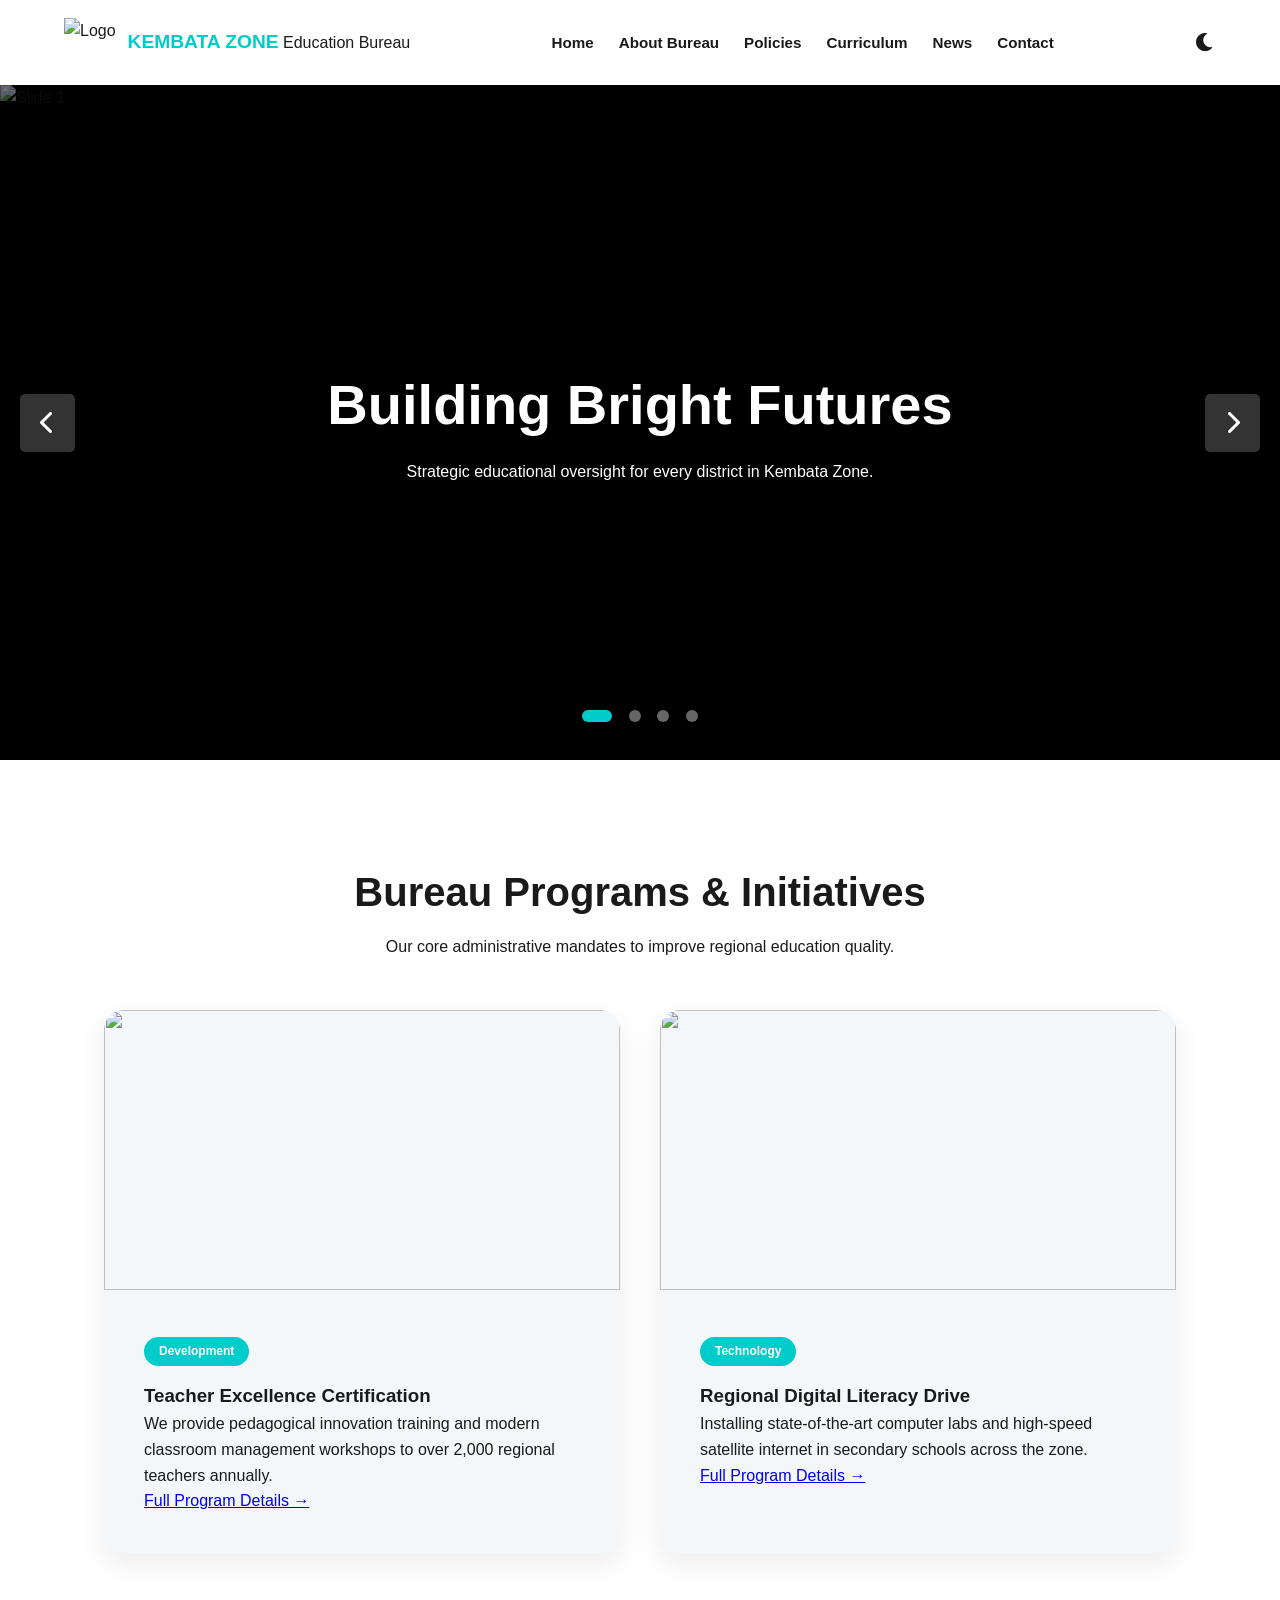
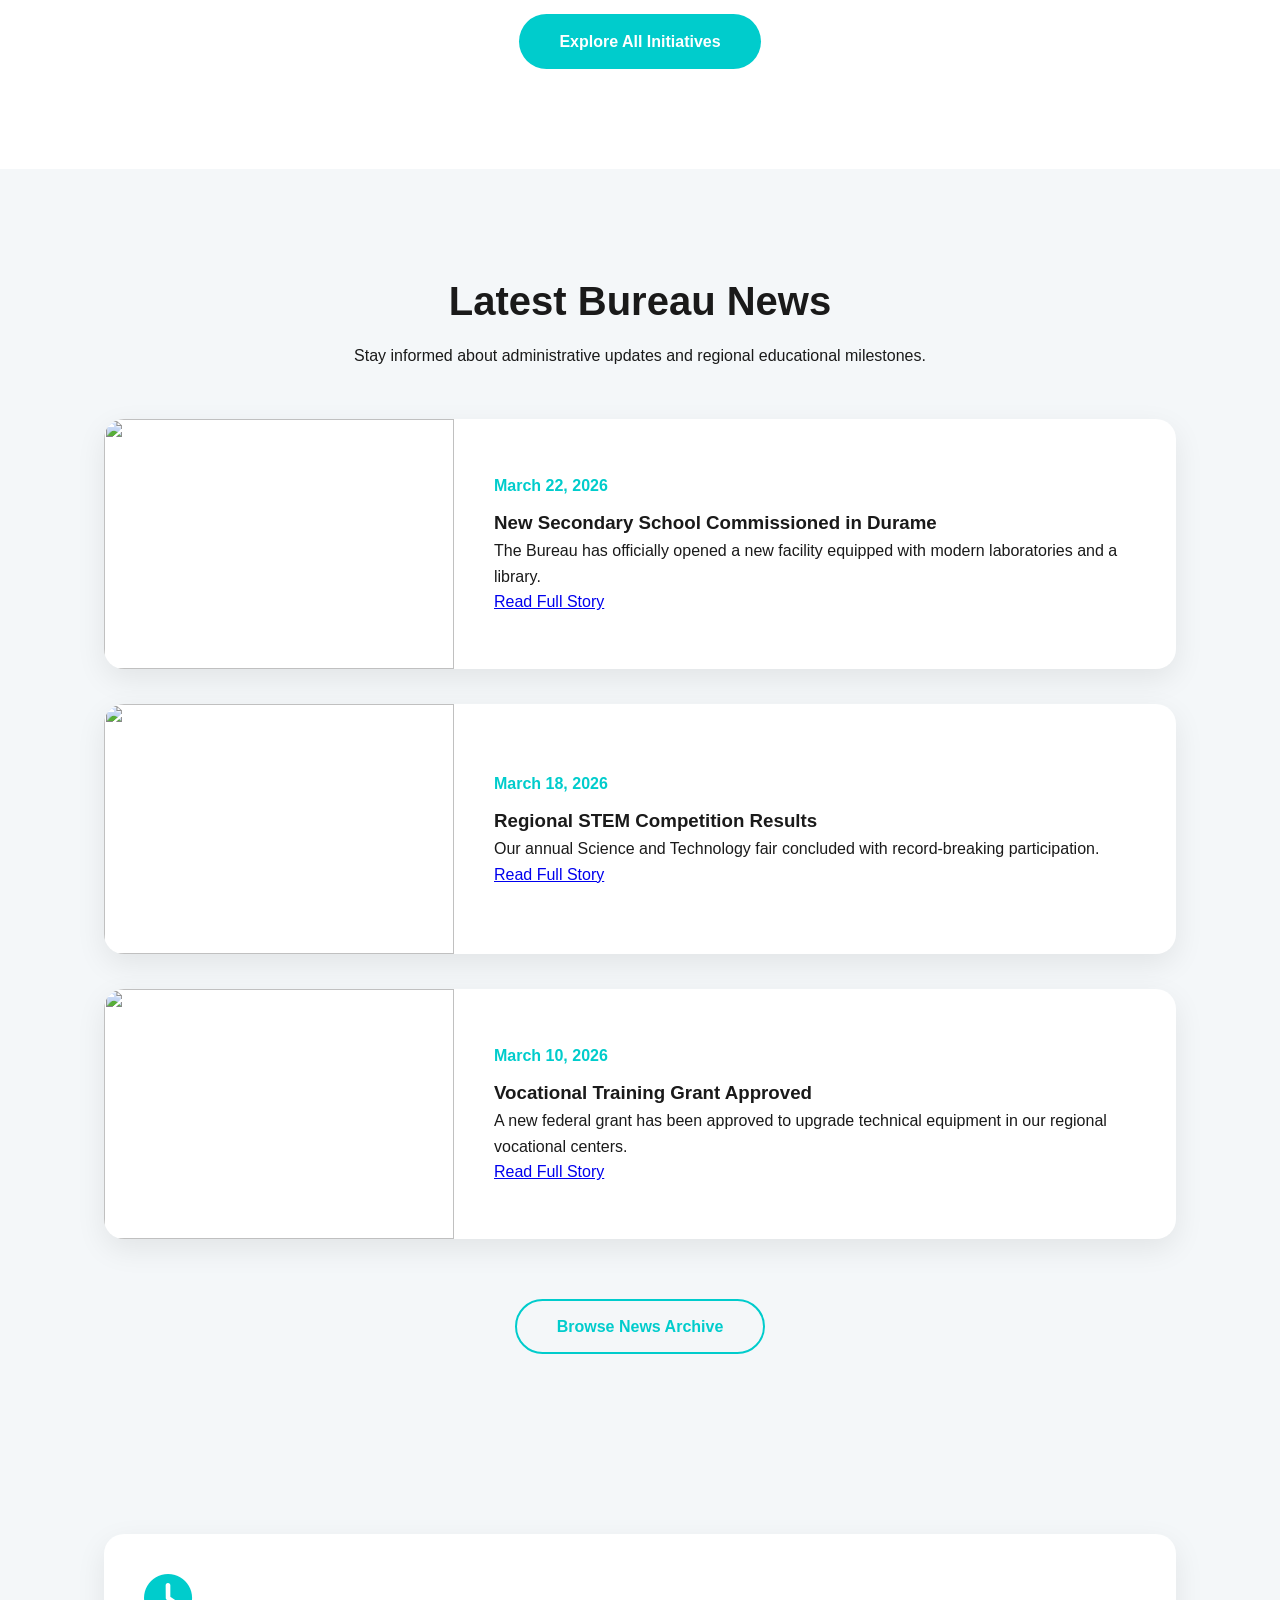
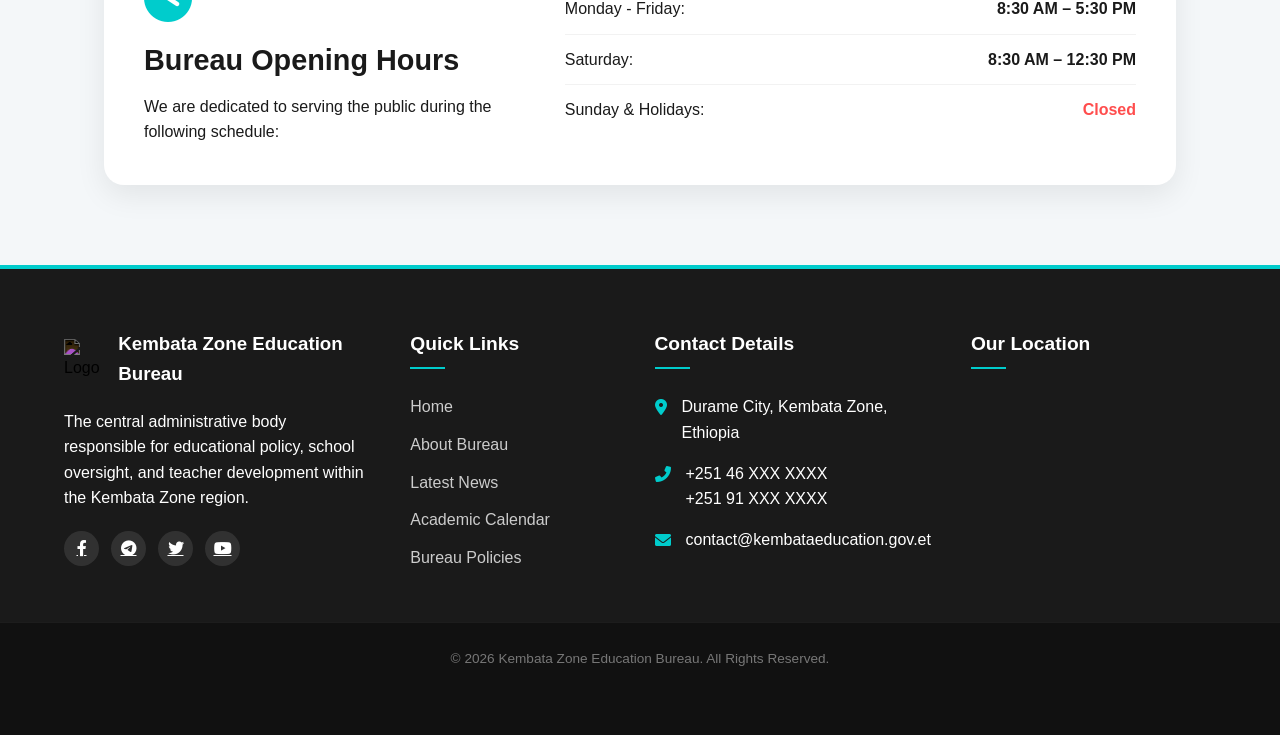
==== index.html @ c80085f4 "Add files via upload" ====
<!DOCTYPE html>
<html lang="en">
<head>
    <meta charset="UTF-8">
    <meta name="viewport" content="width=device-width, initial-scale=1.0">
    <title>Kembata Zone Education Bureau</title>
    <link rel="stylesheet" href="https://cdnjs.cloudflare.com/ajax/libs/font-awesome/6.0.0/css/all.min.css">
    <link rel="stylesheet" href="style.css">
</head>
<body>

<nav class="navbar">
    <div class="nav-container">
        <div class="nav-logo">
            <img src="https://cdn-icons-png.flaticon.com/512/3429/3429433.png" alt="Logo">
            <div class="logo-text">
                <span class="dept-name">Kembata Zone</span>
                <span class="dept-subtext">Education Bureau</span>
            </div>
        </div>

        <ul class="nav-links" id="nav-links">
            <li><a href="#" class="active">Home</a></li>
            <li><a href="about.html">About Bureau</a></li>
            <li class="dropdown" id="policy-dropdown">
                <a href="policies.html" class="dropbtn">Policies <i></i></a>
                
            </li>
            <li><a href="curriculum.html">Curriculum</a></li>
            <li><a href="news.html">News</a></li>
            <li><a href="contact.html">Contact</a></li>
        </ul>

        <div class="nav-actions">
            <button id="dark-mode-toggle"><i class="fas fa-moon"></i></button>
            <div class="menu-toggle" id="mobile-menu">
                <span class="bar"></span>
                <span class="bar"></span>
                <span class="bar"></span>
            </div>
        </div>
    </div>
</nav>

<section class="hero-slider" id="home">
    <div class="slider-container">
        <div class="slide active">
            <img src="https://images.unsplash.com/photo-1523050854058-8df90110c9f1?auto=format&fit=crop&q=80&w=1470" alt="Slide 1">
            <div class="slide-content">
                <h1>Building Bright Futures</h1>
                <p>Strategic educational oversight for every district in Kembata Zone.</p>
            </div>
        </div>
        <div class="slide">
            <img src="https://images.unsplash.com/photo-1497633762265-9d179a990aa6?auto=format&fit=crop&q=80&w=1473" alt="Slide 2">
            <div class="slide-content">
                <h1>Empowering Educators</h1>
                <p>Providing the tools and training for 21st-century teaching excellence.</p>
            </div>
        </div>
        <div class="slide">
            <img src="https://images.unsplash.com/photo-1509062522246-3755977927d7?auto=format&fit=crop&q=80&w=1532" alt="Slide 3">
            <div class="slide-content">
                <h1>Modern Infrastructure</h1>
                <p>Investing in regional facilities to create better learning environments.</p>
            </div>
        </div>
        <div class="slide">
            <img src="https://images.unsplash.com/photo-1524178232363-1fb28f74b671?auto=format&fit=crop&q=80&w=1470" alt="Slide 4">
            <div class="slide-content">
                <h1>Digital Transformation</h1>
                <p>Leading the way in digital literacy and technology integration.</p>
            </div>
        </div>
    </div>

    <button class="slider-btn prev" id="prevSlide"><i class="fas fa-chevron-left"></i></button>
    <button class="slider-btn next" id="nextSlide"><i class="fas fa-chevron-right"></i></button>

    <div class="slider-dots">
        <span class="dot active"></span>
        <span class="dot"></span>
        <span class="dot"></span>
        <span class="dot"></span>
    </div>
</section>

<section class="programs-section">
    <div class="container">
        <div class="section-header">
            <h2>Bureau Programs & Initiatives</h2>
            <p>Our core administrative mandates to improve regional education quality.</p>
        </div>

        <div class="programs-large-grid">
            <div class="program-card-large">
                <div class="program-image">
                    <img src="https://images.unsplash.com/photo-1544531586-fde5298cdd40?auto=format&fit=crop&q=80&w=800">
                </div>
                <div class="program-info">
                    <span class="badge">Development</span>
                    <h3>Teacher Excellence Certification</h3>
                    <p>We provide pedagogical innovation training and modern classroom management workshops to over 2,000 regional teachers annually.</p>
                    <a href="#" class="text-link">Full Program Details →</a>
                </div>
            </div>

            <div class="program-card-large">
                <div class="program-image">
                    <img src="https://images.unsplash.com/photo-1531297484001-80022131f5a1?auto=format&fit=crop&q=80&w=800">
                </div>
                <div class="program-info">
                    <span class="badge">Technology</span>
                    <h3>Regional Digital Literacy Drive</h3>
                    <p>Installing state-of-the-art computer labs and high-speed satellite internet in secondary schools across the zone.</p>
                    <a href="#" class="text-link">Full Program Details →</a>
                </div>
            </div>
        </div>

        <div class="action-bar">
            <a href="#" class="btn-main">Explore All Initiatives</a>
        </div>
    </div>
</section>

<section class="news-section" id="news">
    <div class="container">
        <div class="section-header">
            <h2>Latest Bureau News</h2>
            <p>Stay informed about administrative updates and regional educational milestones.</p>
        </div>

        <div class="news-stack">
            <article class="news-row">
                <div class="nr-img"><img src="https://images.unsplash.com/photo-1516321318423-f06f85e504b3?auto=format&fit=crop&q=80&w=600"></div>
                <div class="nr-text">
                    <span class="nr-date">March 22, 2026</span>
                    <h3>New Secondary School Commissioned in Durame</h3>
                    <p>The Bureau has officially opened a new facility equipped with modern laboratories and a library.</p>
                    <a href="#" class="nr-link">Read Full Story</a>
                </div>
            </article>

            <article class="news-row">
                <div class="nr-img"><img src="https://images.unsplash.com/photo-1529156069898-49953e39b3ac?auto=format&fit=crop&q=80&w=600"></div>
                <div class="nr-text">
                    <span class="nr-date">March 18, 2026</span>
                    <h3>Regional STEM Competition Results</h3>
                    <p>Our annual Science and Technology fair concluded with record-breaking participation.</p>
                    <a href="#" class="nr-link">Read Full Story</a>
                </div>
            </article>

            <article class="news-row">
                <div class="nr-img"><img src="https://images.unsplash.com/photo-1488521787991-ed7bbaae773c?auto=format&fit=crop&q=80&w=600"></div>
                <div class="nr-text">
                    <span class="nr-date">March 10, 2026</span>
                    <h3>Vocational Training Grant Approved</h3>
                    <p>A new federal grant has been approved to upgrade technical equipment in our regional vocational centers.</p>
                    <a href="#" class="nr-link">Read Full Story</a>
                </div>
            </article>
        </div>

        <div class="action-bar">
            <a href="#" class="btn-outline">Browse News Archive</a>
        </div>
    </div>
</section>

<section class="opening-hours">
    <div class="container">
        <div class="hours-card">
            <div class="hours-info">
                <i class="fas fa-clock"></i>
                <h3>Bureau Opening Hours</h3>
                <p>We are dedicated to serving the public during the following schedule:</p>
            </div>
            <div class="hours-list">
                <div class="day-row"><span>Monday - Friday:</span> <strong>8:30 AM – 5:30 PM</strong></div>
                <div class="day-row"><span>Saturday:</span> <strong>8:30 AM – 12:30 PM</strong></div>
                <div class="day-row"><span>Sunday & Holidays:</span> <strong class="closed">Closed</strong></div>
            </div>
        </div>
    </div>
</section>

<footer class="site-footer" id="contact">
    <div class="footer-top">
        <div class="footer-container">
            <div class="footer-column bureau-info">
                <div class="f-logo">
                    <img src="https://cdn-icons-png.flaticon.com/512/3429/3429433.png" alt="Logo">
                    <h3>Kembata Zone Education Bureau</h3>
                </div>
                <p>The central administrative body responsible for educational policy, school oversight, and teacher development within the Kembata Zone region.</p>
                <div class="social-links">
                    <a href="#" aria-label="Facebook"><i class="fab fa-facebook-f"></i></a>
                    <a href="#" aria-label="Telegram"><i class="fab fa-telegram-plane"></i></a>
                    <a href="#" aria-label="Twitter"><i class="fab fa-twitter"></i></a>
                    <a href="#" aria-label="YouTube"><i class="fab fa-youtube"></i></a>
                </div>
            </div>

            <div class="footer-column">
                <h4 class="footer-title">Quick Links</h4>
                <ul class="f-links">
                    <li><a href="#home">Home</a></li>
                    <li><a href="#about">About Bureau</a></li>
                    <li><a href="#news">Latest News</a></li>
                    <li><a href="#">Academic Calendar</a></li>
                    <li><a href="#">Bureau Policies</a></li>
                </ul>
            </div>

            <div class="footer-column">
                <h4 class="footer-title">Contact Details</h4>
                <div class="contact-box">
                    <div class="c-item">
                        <i class="fas fa-map-marker-alt"></i>
                        <span>Durame City, Kembata Zone, Ethiopia</span>
                    </div>
                    <div class="c-item">
                        <i class="fas fa-phone-alt"></i>
                        <span>+251 46 XXX XXXX<br>+251 91 XXX XXXX</span>
                    </div>
                    <div class="c-item">
                        <i class="fas fa-envelope"></i>
                        <span>contact@kembataeducation.gov.et</span>
                    </div>
                </div>
            </div>

            <div class="footer-column">
                <h4 class="footer-title">Our Location</h4>
                <div class="map-wrapper">
                    <iframe src="https://www.google.com/maps/embed?pb=!1m18!1m12!1m3!1d31688.0000000000!2d37.8864!3d7.2361!2m3!1f0!2f0!3f0!3m2!1i1024!2i768!4f13.1!3m3!1m2!1s0x170e5b0000000001%3A0x0000000000000000!2sDurame!5e0!3m2!1sen!2set!4v1700000000000" width="100%" height="150" style="border:0; border-radius:8px;" allowfullscreen="" loading="lazy"></iframe>
                </div>
            </div>
        </div>
    </div>
    
    <div class="footer-bottom">
        <div class="footer-container centered-text">
            <p>© 2026 Kembata Zone Education Bureau. All Rights Reserved.</p>
        </div>
    </div>
</footer>

<script src="script.js"></script>
</body>
</html>
---- style.css ----
:root {
    --primary: #00CCCC;
    --dark: #1a1a1a;
    --light: #ffffff;
    --bg-alt: #f4f7f9;
    --text-soft: #555;
    --shadow: 0 10px 30px rgba(0,0,0,0.08);
}

[data-theme="dark"] {
    --dark: #f4f4f4;
    --light: #1e1e1e;
    --bg-alt: #121212;
    --text-soft: #bbb;
}

* { margin: 0; padding: 0; box-sizing: border-box; font-family: 'Segoe UI', sans-serif; scroll-behavior: smooth; }
body { background: var(--bg-alt); color: var(--dark); transition: 0.3s; line-height: 1.6; }

/* --- Navbar --- */
.navbar { background: var(--light); height: 85px; display: flex; align-items: center; position: sticky; top: 0; z-index: 1000; box-shadow: var(--shadow); }
.nav-container { width: 90%; max-width: 1300px; margin: 0 auto; display: flex; justify-content: space-between; align-items: center; }
.nav-logo { display: flex; align-items: center; gap: 12px; }
.nav-logo img { height: 50px; }
.dept-name { font-weight: 800; color: var(--primary); font-size: 1.2rem; text-transform: uppercase; }
.nav-links { display: flex; list-style: none; gap: 25px; }
.nav-links a { text-decoration: none; color: var(--dark); font-weight: 600; font-size: 0.95rem; }

/* Dropdown */
.dropdown { position: relative; }
.dropdown-content { display: none; position: absolute; top: 100%; background: var(--light); min-width: 180px; box-shadow: var(--shadow); border-top: 3px solid var(--primary); list-style: none; }
.dropdown-content a { padding: 12px 20px; display: block; border-bottom: 1px solid rgba(0,0,0,0.05); }
@media (min-width: 1025px) { .dropdown:hover .dropdown-content { display: block; } }

.nav-actions { display: flex; align-items: center; gap: 20px; }
#dark-mode-toggle { background: none; border: none; cursor: pointer; color: var(--dark); font-size: 1.3rem; }

/* --- Hero Slider --- */
.hero-slider { height: 75vh; position: relative; overflow: hidden; background: #000; }
.slide { position: absolute; width: 100%; height: 100%; opacity: 0; transition: 1s ease; }
.slide.active { opacity: 1; }
.slide img { width: 100%; height: 100%; object-fit: cover; filter: brightness(45%); }
.slide-content { position: absolute; top: 50%; left: 50%; transform: translate(-50%, -50%); color: #fff; text-align: center; width: 80%; }
.slide-content h1 { font-size: clamp(2rem, 5vw, 3.5rem); margin-bottom: 10px; }
.slider-btn { position: absolute; top: 50%; transform: translateY(-50%); background: rgba(255,255,255,0.2); border: none; color: #fff; padding: 15px 20px; cursor: pointer; z-index: 100; border-radius: 5px; font-size: 1.5rem; }
.slider-btn:hover { background: var(--primary); }
.prev { left: 20px; } .next { right: 20px; }
.slider-dots { position: absolute; bottom: 30px; width: 100%; text-align: center; }
.dot { height: 12px; width: 12px; background: rgba(255,255,255,0.4); border-radius: 50%; display: inline-block; margin: 0 6px; cursor: pointer; }
.dot.active { background: var(--primary); width: 30px; border-radius: 10px; }

/* --- Content Sections --- */
.container { max-width: 1200px; margin: 0 auto; padding: 0 5%; }
.section-header { text-align: center; margin-bottom: 50px; }
.section-header h2 { font-size: 2.5rem; margin-bottom: 10px; }

.programs-section { padding: 100px 0; background: var(--light); }
.programs-large-grid { display: grid; grid-template-columns: 1fr 1fr; gap: 40px; }
.program-card-large { background: var(--bg-alt); border-radius: 20px; overflow: hidden; box-shadow: var(--shadow); }
.program-image img { width: 100%; height: 280px; object-fit: cover; }
.program-info { padding: 40px; }
.badge { background: var(--primary); color: #fff; padding: 5px 15px; border-radius: 20px; font-size: 0.75rem; font-weight: bold; margin-bottom: 15px; display: inline-block; }

.news-section { padding: 100px 0; }
.news-stack { display: flex; flex-direction: column; gap: 35px; }
.news-row { display: grid; grid-template-columns: 350px 1fr; background: var(--light); border-radius: 20px; overflow: hidden; box-shadow: var(--shadow); }
.nr-img img { width: 100%; height: 100%; object-fit: cover; min-height: 250px; }
.nr-text { padding: 40px; display: flex; flex-direction: column; justify-content: center; }
.nr-date { color: var(--primary); font-weight: bold; margin-bottom: 10px; }

.action-bar { text-align: center; margin-top: 60px; }
.btn-main { background: var(--primary); color: #fff; padding: 15px 40px; border-radius: 50px; text-decoration: none; font-weight: bold; display: inline-block; }
.btn-outline { border: 2px solid var(--primary); color: var(--primary); padding: 13px 40px; border-radius: 50px; text-decoration: none; font-weight: bold; display: inline-block; }

/* --- Opening Hours Section --- */
.opening-hours { padding: 80px 0; background: var(--bg-alt); }
.hours-card { 
    background: var(--light); 
    padding: 40px; 
    border-radius: 20px; 
    box-shadow: var(--shadow); 
    display: grid; 
    grid-template-columns: 1fr 1.5fr; 
    align-items: center; 
    gap: 40px;
}
.hours-info i { font-size: 3rem; color: var(--primary); margin-bottom: 15px; }
.hours-info h3 { font-size: 1.8rem; margin-bottom: 10px; }
.hours-list .day-row { 
    display: flex; 
    justify-content: space-between; 
    padding: 12px 0; 
    border-bottom: 1px solid rgba(0,0,0,0.05); 
}
.hours-list .day-row:last-child { border: none; }
.closed { color: #ff4d4d; }

/* --- Footer --- */
.site-footer { background: #1a1a1a; color: #fff; padding-top: 60px; border-top: 4px solid var(--primary); }
.footer-container { width: 90%; max-width: 1300px; margin: 0 auto; display: grid; grid-template-columns: 1.5fr 1fr 1fr 1.2fr; gap: 40px; padding-bottom: 40px; }
.f-logo { display: flex; align-items: center; gap: 10px; margin-bottom: 20px; }
.f-logo img { height: 40px; filter: invert(1); }
.social-links { display: flex; gap: 12px; margin-top: 20px; }
.social-links a { width: 35px; height: 35px; background: rgba(255,255,255,0.1); border-radius: 50%; display: flex; align-items: center; justify-content: center; color: #fff; transition: 0.3s; }
.social-links a:hover { background: var(--primary); transform: translateY(-3px); }
.footer-title { font-size: 1.2rem; margin-bottom: 25px; position: relative; padding-bottom: 10px; }
.footer-title::after { content: ''; position: absolute; left: 0; bottom: 0; width: 35px; height: 2px; background: var(--primary); }
.f-links { list-style: none; }
.f-links li { margin-bottom: 12px; }
.f-links a { color: #ccc; text-decoration: none; }
.c-item { display: flex; gap: 15px; margin-bottom: 15px; }
.c-item i { color: var(--primary); margin-top: 5px; }

/* Centered Copyright Bar */
.footer-bottom { background: #111; padding: 25px 0; border-top: 1px solid rgba(255,255,255,0.05); }
.centered-text { text-align: center; display: block; }
.footer-bottom p { font-size: 0.85rem; color: #777; margin: 0; }

/* --- Mobile Fixes --- */
.menu-toggle { display: none; flex-direction: column; gap: 5px; cursor: pointer; }
.bar { width: 28px; height: 3px; background: var(--dark); border-radius: 5px; }

@media (max-width: 1024px) {
    .menu-toggle { display: flex; }
    .nav-links { position: fixed; top: 85px; left: -100%; width: 80%; height: 100vh; background: var(--light); flex-direction: column; padding: 40px 10%; transition: 0.4s; }
    .nav-links.active { left: 0; }
    .dropdown-content { position: static; display: none; box-shadow: none; padding-left: 20px; }
    .dropdown.open .dropdown-content { display: block; }
    .programs-large-grid, .news-row, .footer-container, .hours-card { grid-template-columns: 1fr; }
    .slider-btn { display: none; }
    .hours-card { text-align: center; }
}





/* about us page code  */
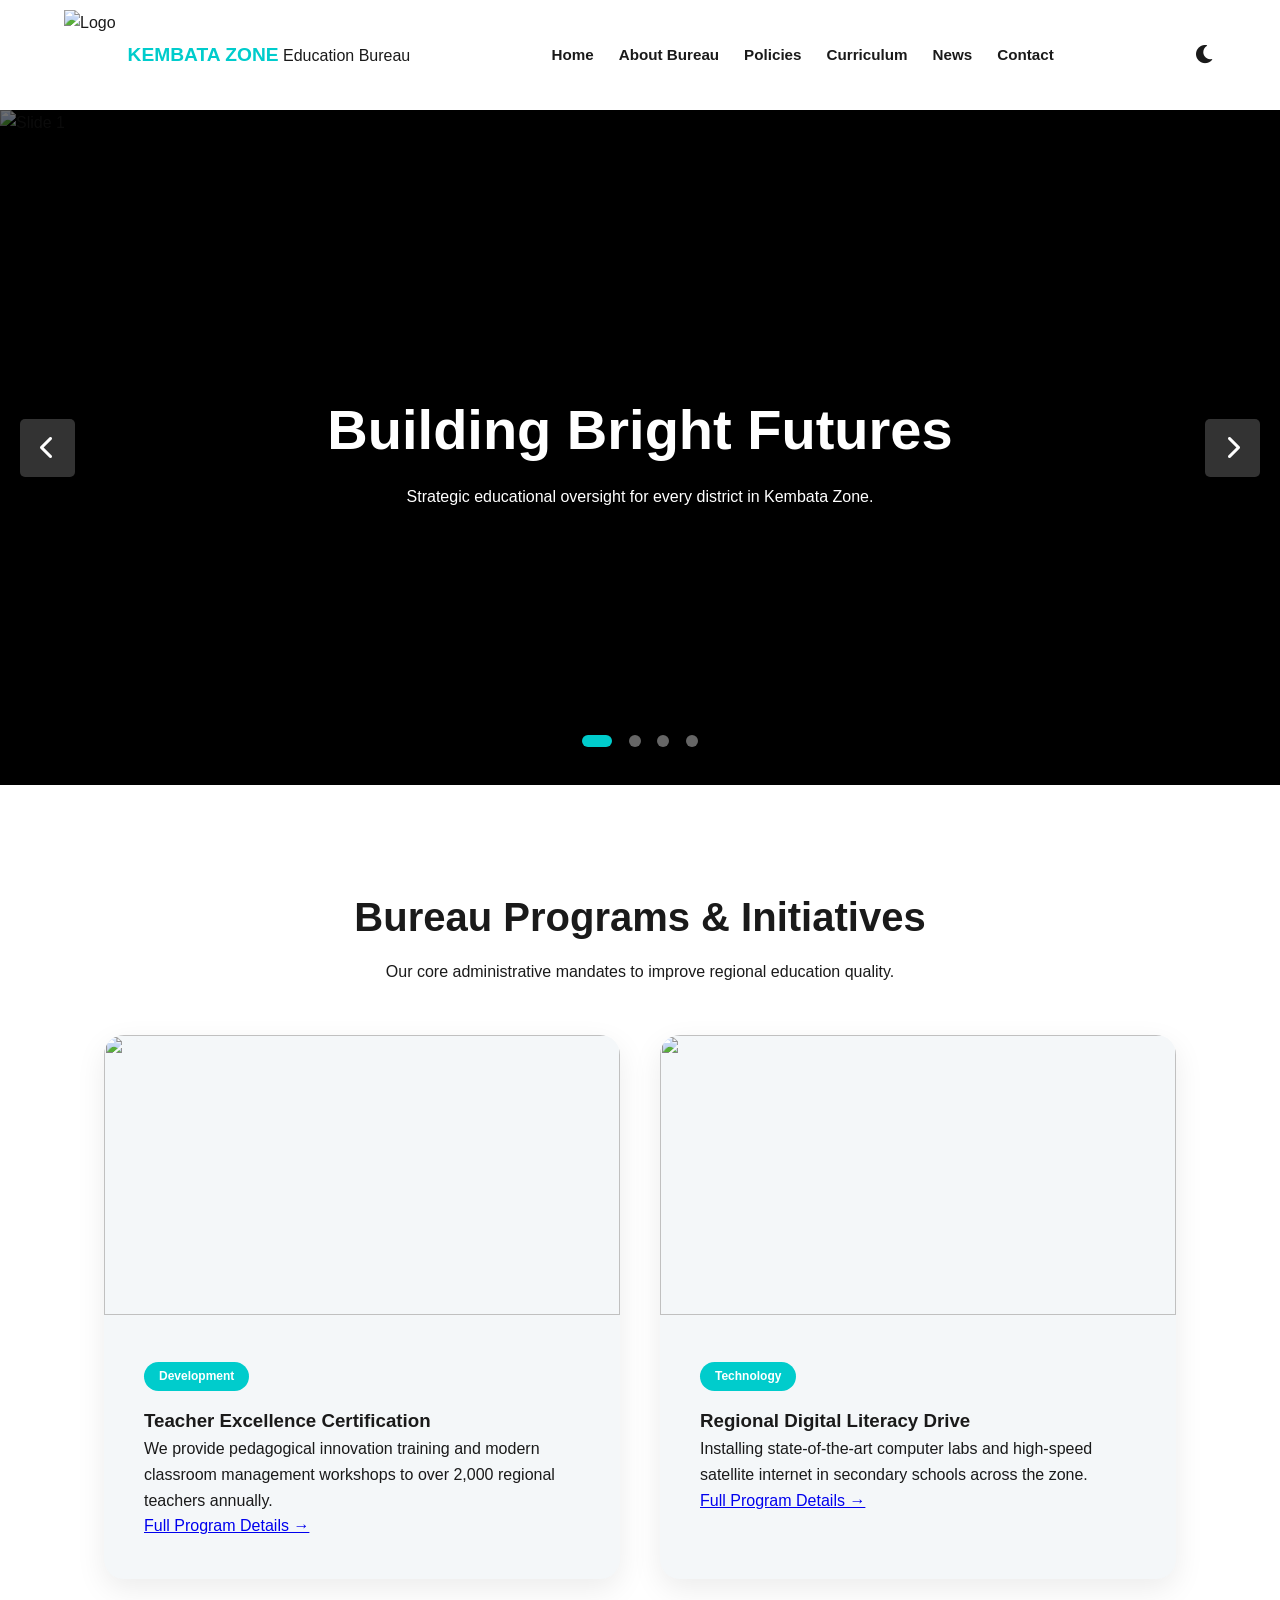
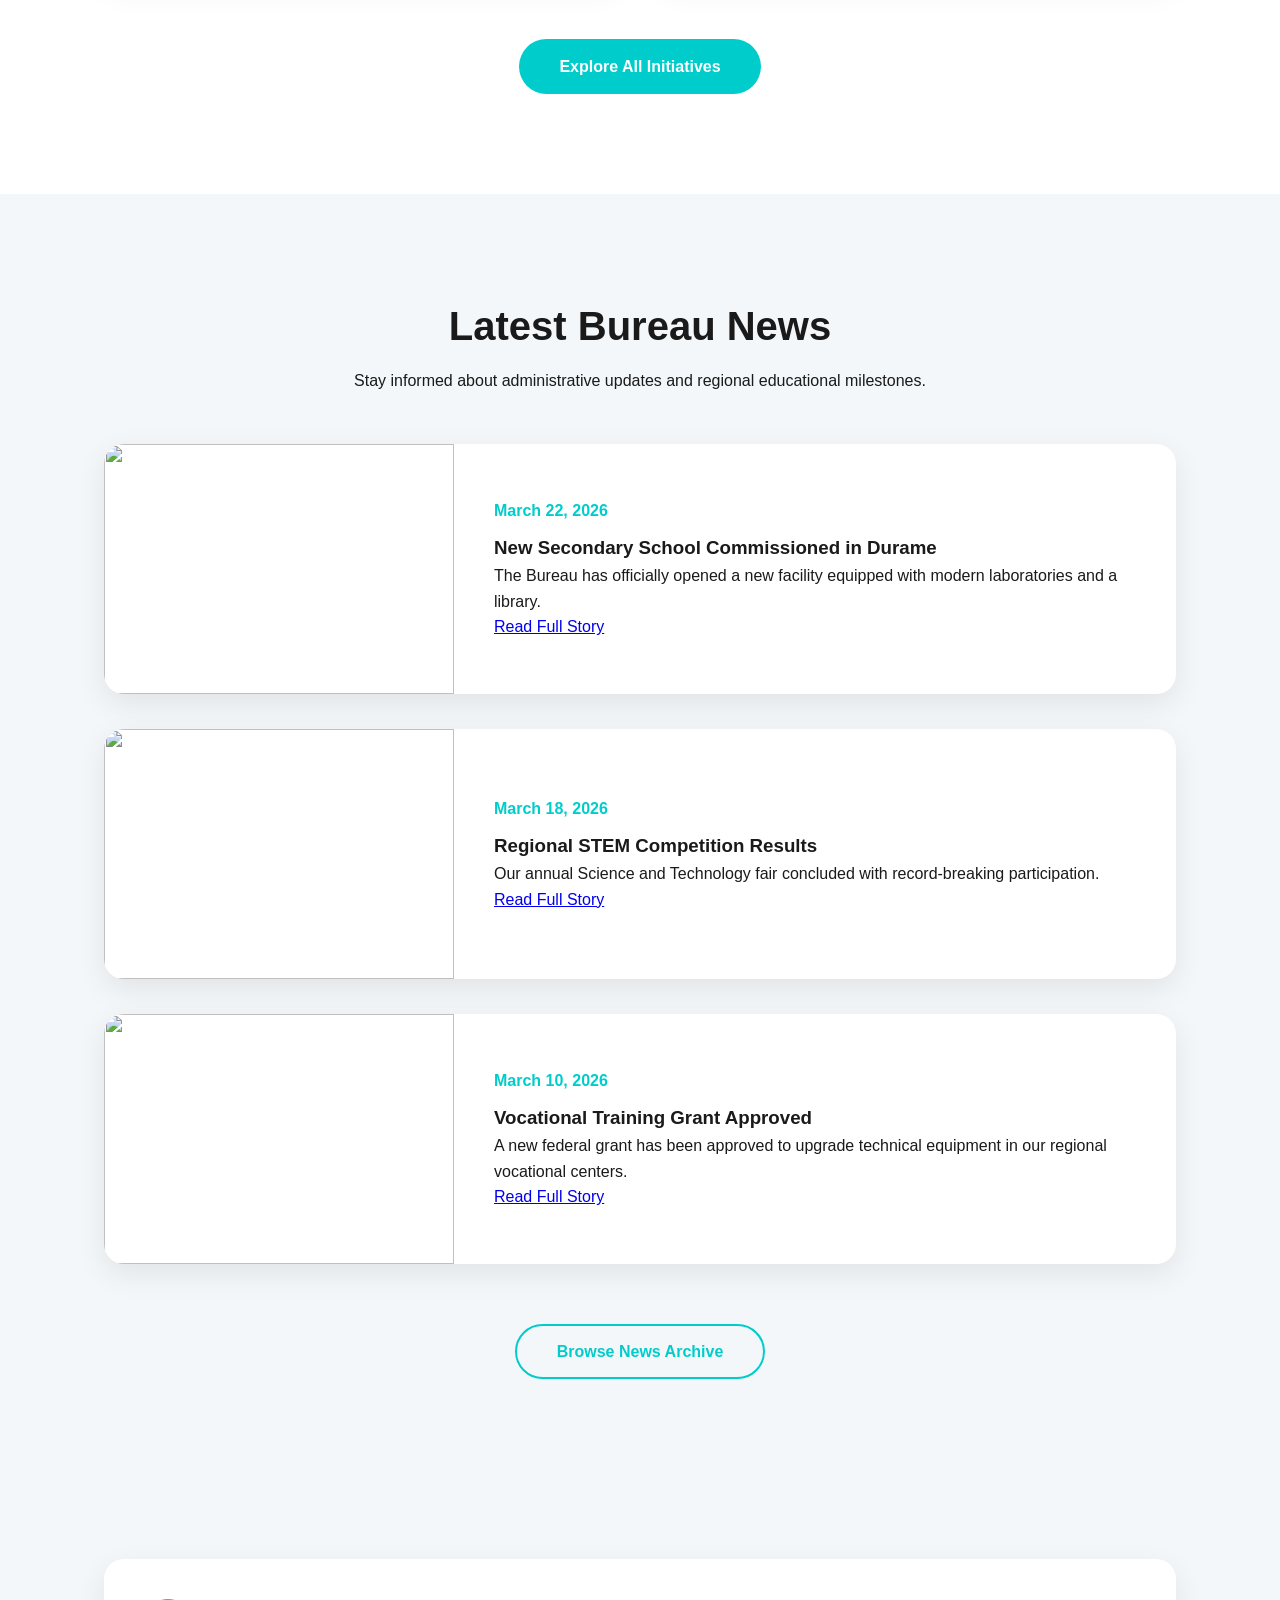
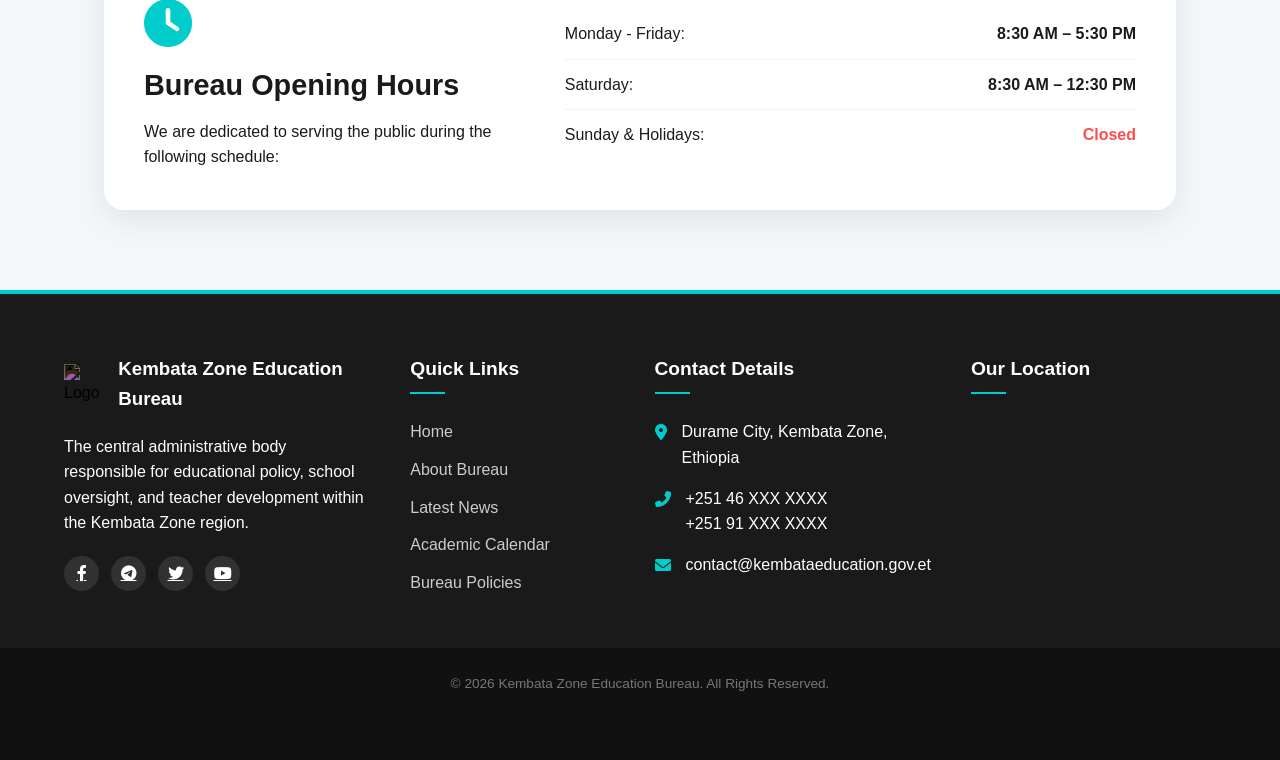
==== commit d30f4d04: "Add files via upload" ====
--- a/index.html
+++ b/index.html
@@ -12,7 +12,7 @@
 <nav class="navbar">
     <div class="nav-container">
         <div class="nav-logo">
-            <img src="https://cdn-icons-png.flaticon.com/512/3429/3429433.png" alt="Logo">
+            <img src="imgs/logo1.png" alt="Logo">
             <div class="logo-text">
                 <span class="dept-name">Kembata Zone</span>
                 <span class="dept-subtext">Education Bureau</span>
@@ -45,7 +45,7 @@
 <section class="hero-slider" id="home">
     <div class="slider-container">
         <div class="slide active">
-            <img src="https://images.unsplash.com/photo-1523050854058-8df90110c9f1?auto=format&fit=crop&q=80&w=1470" alt="Slide 1">
+            <img src="https://images.unsplash.com/photo-1719396727749-bb0c04b520f6?q=80&w=870&auto=format&fit=crop&ixlib=rb-4.1.0&ixid=M3wxMjA3fDB8MHxwaG90by1wYWdlfHx8fGVufDB8fHx8fA%3D%3D" alt="Slide 1">
             <div class="slide-content">
                 <h1>Building Bright Futures</h1>
                 <p>Strategic educational oversight for every district in Kembata Zone.</p>
@@ -66,7 +66,7 @@
             </div>
         </div>
         <div class="slide">
-            <img src="https://images.unsplash.com/photo-1524178232363-1fb28f74b671?auto=format&fit=crop&q=80&w=1470" alt="Slide 4">
+            <img src="https://images.unsplash.com/photo-1541726260-e6b6a6a08b27?q=80&w=1459&auto=format&fit=crop&ixlib=rb-4.1.0&ixid=M3wxMjA3fDB8MHxwaG90by1wYWdlfHx8fGVufDB8fHx8fA%3D%3D" alt="Slide 4">
             <div class="slide-content">
                 <h1>Digital Transformation</h1>
                 <p>Leading the way in digital literacy and technology integration.</p>
@@ -250,4 +250,4 @@
 
 <script src="script.js"></script>
 </body>
-</html>+</html>
--- a/style.css
+++ b/style.css
@@ -18,10 +18,10 @@
 body { background: var(--bg-alt); color: var(--dark); transition: 0.3s; line-height: 1.6; }
 
 /* --- Navbar --- */
-.navbar { background: var(--light); height: 85px; display: flex; align-items: center; position: sticky; top: 0; z-index: 1000; box-shadow: var(--shadow); }
+.navbar { background: var(--light); height: 110px; display: flex; align-items: center; position: sticky; top: 0; z-index: 1000; box-shadow: var(--shadow); }
 .nav-container { width: 90%; max-width: 1300px; margin: 0 auto; display: flex; justify-content: space-between; align-items: center; }
 .nav-logo { display: flex; align-items: center; gap: 12px; }
-.nav-logo img { height: 50px; }
+.nav-logo img { height: 90px; }
 .dept-name { font-weight: 800; color: var(--primary); font-size: 1.2rem; text-transform: uppercase; }
 .nav-links { display: flex; list-style: none; gap: 25px; }
 .nav-links a { text-decoration: none; color: var(--dark); font-weight: 600; font-size: 0.95rem; }
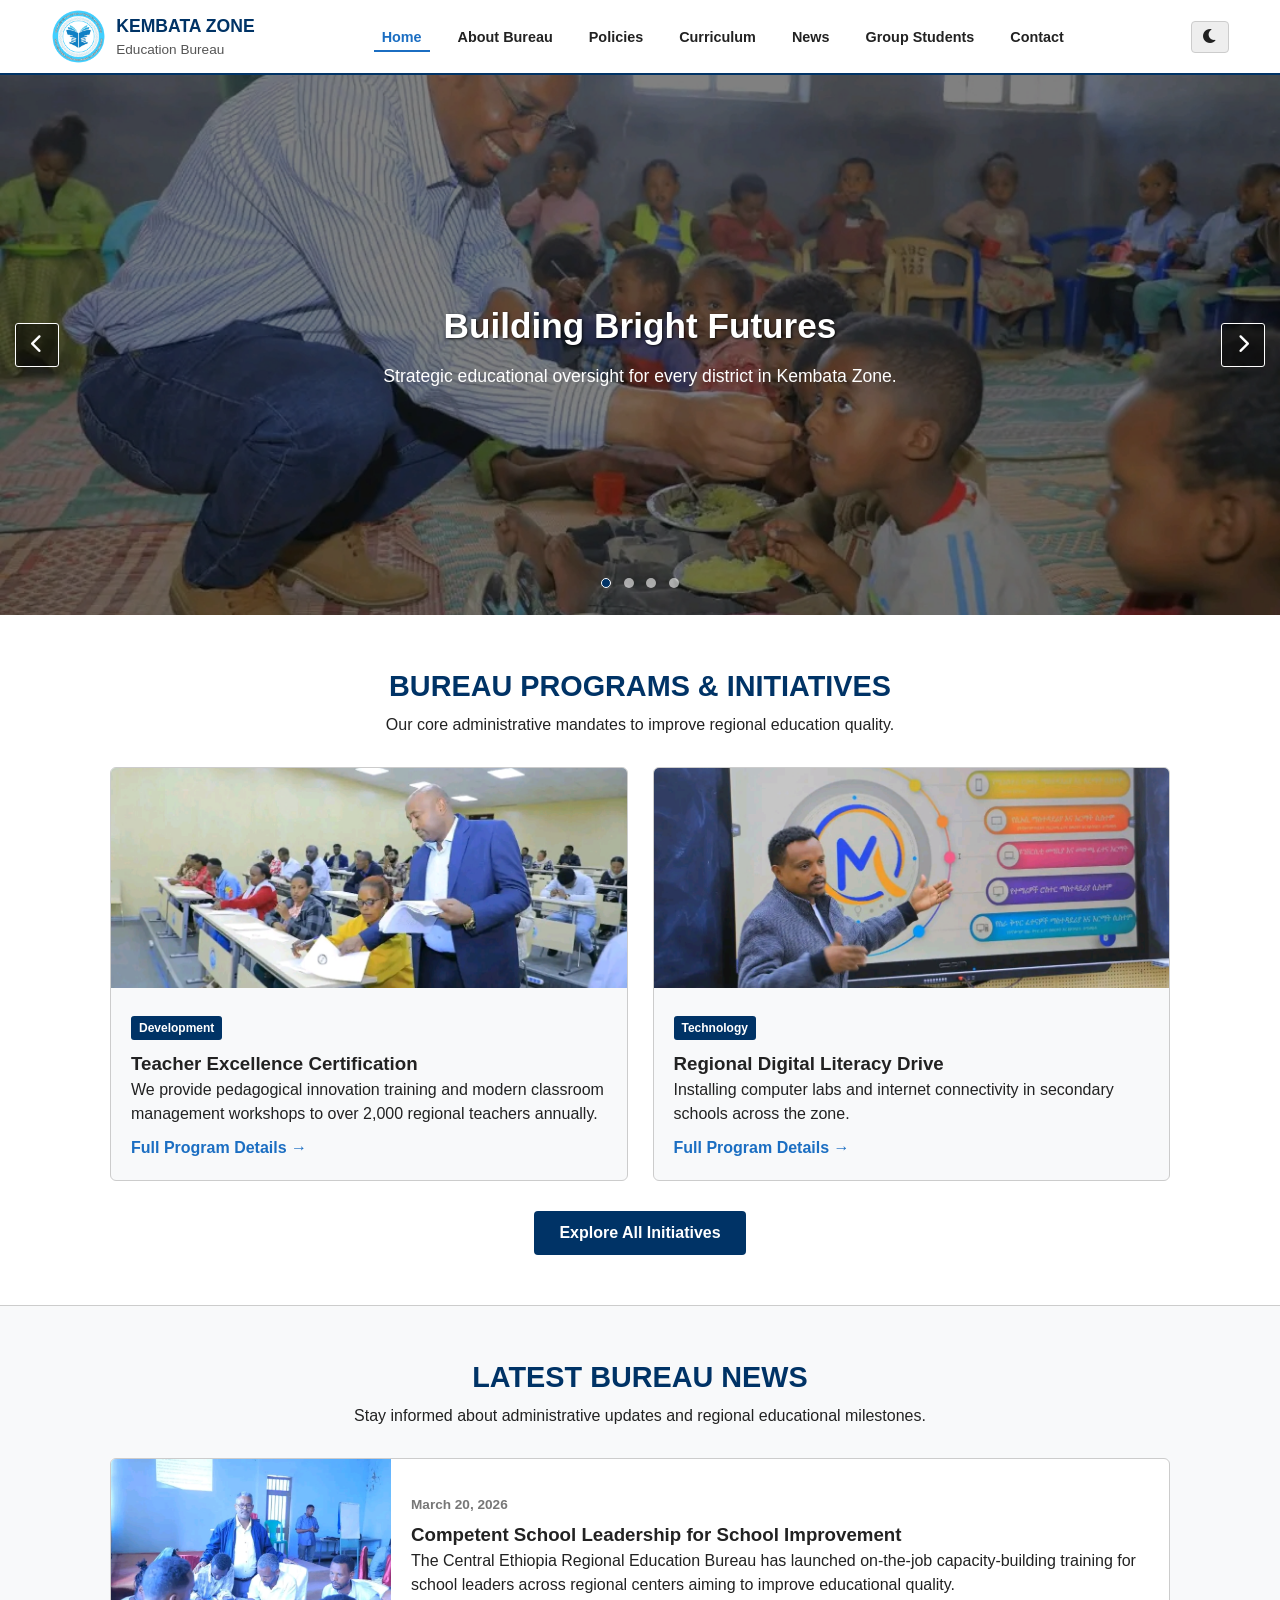
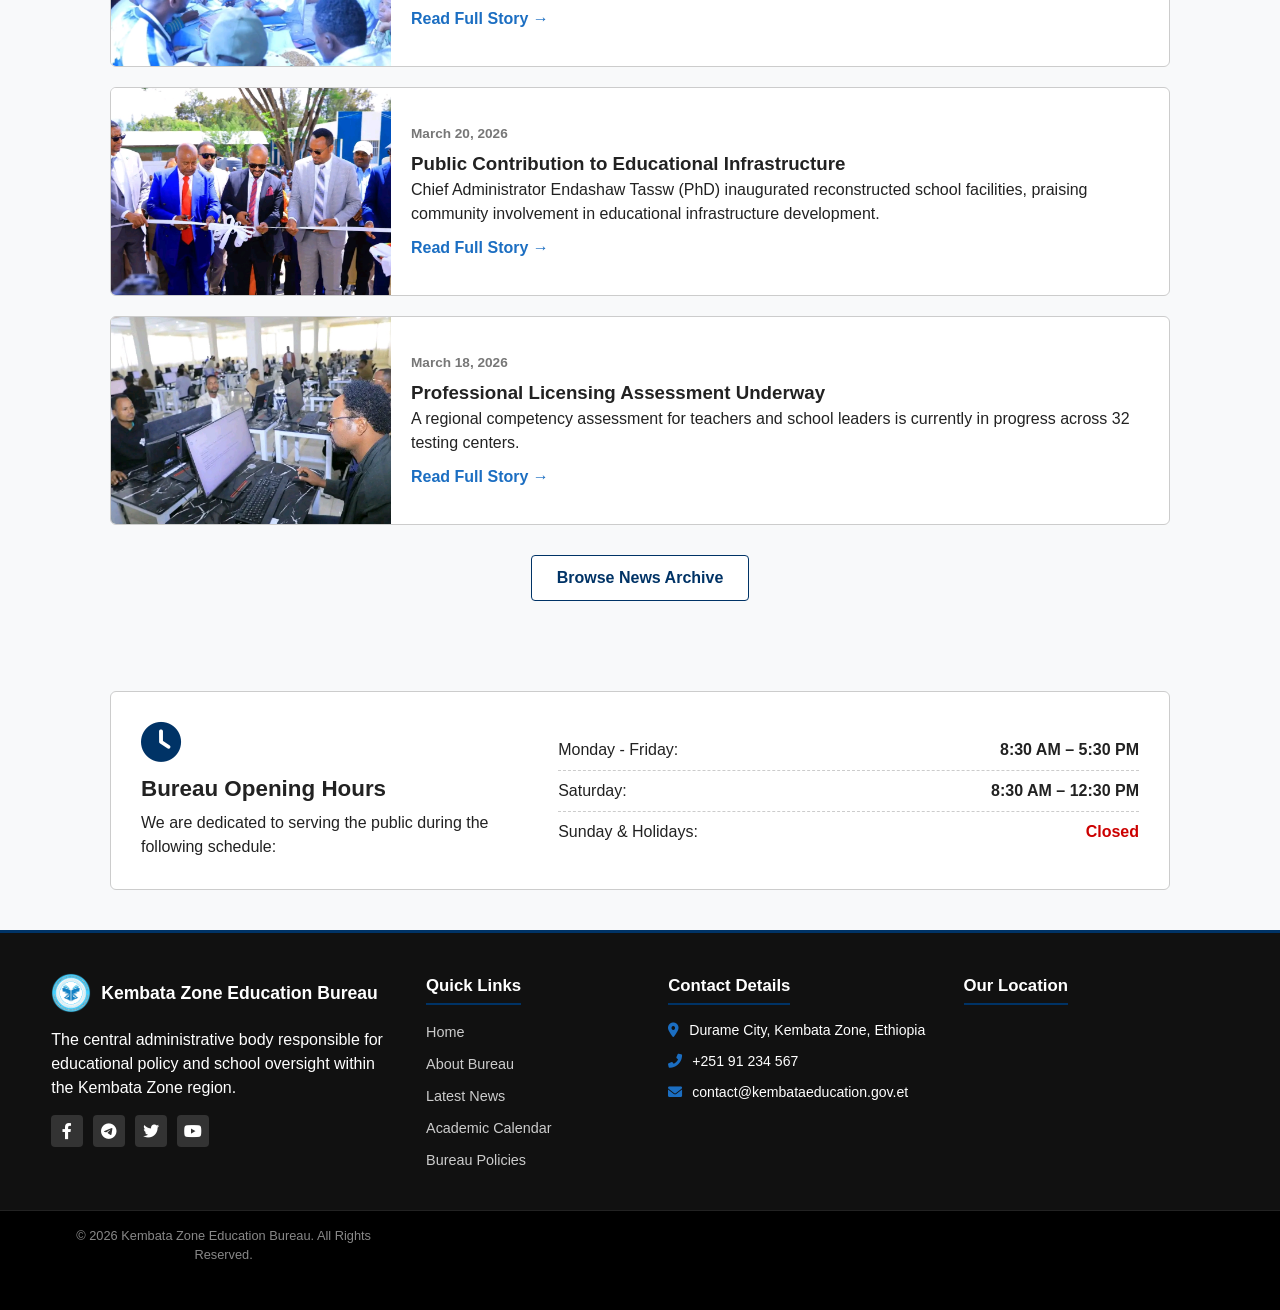
==== commit 16dbddec: "Add files via upload" ====
--- a/index.html
+++ b/index.html
@@ -1,253 +1,253 @@
-<!DOCTYPE html>
-<html lang="en">
-<head>
-    <meta charset="UTF-8">
-    <meta name="viewport" content="width=device-width, initial-scale=1.0">
-    <title>Kembata Zone Education Bureau</title>
-    <link rel="stylesheet" href="https://cdnjs.cloudflare.com/ajax/libs/font-awesome/6.0.0/css/all.min.css">
-    <link rel="stylesheet" href="style.css">
-</head>
-<body>
-
-<nav class="navbar">
-    <div class="nav-container">
-        <div class="nav-logo">
-            <img src="imgs/logo1.png" alt="Logo">
-            <div class="logo-text">
-                <span class="dept-name">Kembata Zone</span>
-                <span class="dept-subtext">Education Bureau</span>
-            </div>
-        </div>
-
-        <ul class="nav-links" id="nav-links">
-            <li><a href="#" class="active">Home</a></li>
-            <li><a href="about.html">About Bureau</a></li>
-            <li class="dropdown" id="policy-dropdown">
-                <a href="policies.html" class="dropbtn">Policies <i></i></a>
-                
-            </li>
-            <li><a href="curriculum.html">Curriculum</a></li>
-            <li><a href="news.html">News</a></li>
-            <li><a href="contact.html">Contact</a></li>
-        </ul>
-
-        <div class="nav-actions">
-            <button id="dark-mode-toggle"><i class="fas fa-moon"></i></button>
-            <div class="menu-toggle" id="mobile-menu">
-                <span class="bar"></span>
-                <span class="bar"></span>
-                <span class="bar"></span>
-            </div>
-        </div>
-    </div>
-</nav>
-
-<section class="hero-slider" id="home">
-    <div class="slider-container">
-        <div class="slide active">
-            <img src="https://images.unsplash.com/photo-1719396727749-bb0c04b520f6?q=80&w=870&auto=format&fit=crop&ixlib=rb-4.1.0&ixid=M3wxMjA3fDB8MHxwaG90by1wYWdlfHx8fGVufDB8fHx8fA%3D%3D" alt="Slide 1">
-            <div class="slide-content">
-                <h1>Building Bright Futures</h1>
-                <p>Strategic educational oversight for every district in Kembata Zone.</p>
-            </div>
-        </div>
-        <div class="slide">
-            <img src="https://images.unsplash.com/photo-1497633762265-9d179a990aa6?auto=format&fit=crop&q=80&w=1473" alt="Slide 2">
-            <div class="slide-content">
-                <h1>Empowering Educators</h1>
-                <p>Providing the tools and training for 21st-century teaching excellence.</p>
-            </div>
-        </div>
-        <div class="slide">
-            <img src="https://images.unsplash.com/photo-1509062522246-3755977927d7?auto=format&fit=crop&q=80&w=1532" alt="Slide 3">
-            <div class="slide-content">
-                <h1>Modern Infrastructure</h1>
-                <p>Investing in regional facilities to create better learning environments.</p>
-            </div>
-        </div>
-        <div class="slide">
-            <img src="https://images.unsplash.com/photo-1541726260-e6b6a6a08b27?q=80&w=1459&auto=format&fit=crop&ixlib=rb-4.1.0&ixid=M3wxMjA3fDB8MHxwaG90by1wYWdlfHx8fGVufDB8fHx8fA%3D%3D" alt="Slide 4">
-            <div class="slide-content">
-                <h1>Digital Transformation</h1>
-                <p>Leading the way in digital literacy and technology integration.</p>
-            </div>
-        </div>
-    </div>
-
-    <button class="slider-btn prev" id="prevSlide"><i class="fas fa-chevron-left"></i></button>
-    <button class="slider-btn next" id="nextSlide"><i class="fas fa-chevron-right"></i></button>
-
-    <div class="slider-dots">
-        <span class="dot active"></span>
-        <span class="dot"></span>
-        <span class="dot"></span>
-        <span class="dot"></span>
-    </div>
-</section>
-
-<section class="programs-section">
-    <div class="container">
-        <div class="section-header">
-            <h2>Bureau Programs & Initiatives</h2>
-            <p>Our core administrative mandates to improve regional education quality.</p>
-        </div>
-
-        <div class="programs-large-grid">
-            <div class="program-card-large">
-                <div class="program-image">
-                    <img src="https://images.unsplash.com/photo-1544531586-fde5298cdd40?auto=format&fit=crop&q=80&w=800">
-                </div>
-                <div class="program-info">
-                    <span class="badge">Development</span>
-                    <h3>Teacher Excellence Certification</h3>
-                    <p>We provide pedagogical innovation training and modern classroom management workshops to over 2,000 regional teachers annually.</p>
-                    <a href="#" class="text-link">Full Program Details →</a>
-                </div>
-            </div>
-
-            <div class="program-card-large">
-                <div class="program-image">
-                    <img src="https://images.unsplash.com/photo-1531297484001-80022131f5a1?auto=format&fit=crop&q=80&w=800">
-                </div>
-                <div class="program-info">
-                    <span class="badge">Technology</span>
-                    <h3>Regional Digital Literacy Drive</h3>
-                    <p>Installing state-of-the-art computer labs and high-speed satellite internet in secondary schools across the zone.</p>
-                    <a href="#" class="text-link">Full Program Details →</a>
-                </div>
-            </div>
-        </div>
-
-        <div class="action-bar">
-            <a href="#" class="btn-main">Explore All Initiatives</a>
-        </div>
-    </div>
-</section>
-
-<section class="news-section" id="news">
-    <div class="container">
-        <div class="section-header">
-            <h2>Latest Bureau News</h2>
-            <p>Stay informed about administrative updates and regional educational milestones.</p>
-        </div>
-
-        <div class="news-stack">
-            <article class="news-row">
-                <div class="nr-img"><img src="https://images.unsplash.com/photo-1516321318423-f06f85e504b3?auto=format&fit=crop&q=80&w=600"></div>
-                <div class="nr-text">
-                    <span class="nr-date">March 22, 2026</span>
-                    <h3>New Secondary School Commissioned in Durame</h3>
-                    <p>The Bureau has officially opened a new facility equipped with modern laboratories and a library.</p>
-                    <a href="#" class="nr-link">Read Full Story</a>
-                </div>
-            </article>
-
-            <article class="news-row">
-                <div class="nr-img"><img src="https://images.unsplash.com/photo-1529156069898-49953e39b3ac?auto=format&fit=crop&q=80&w=600"></div>
-                <div class="nr-text">
-                    <span class="nr-date">March 18, 2026</span>
-                    <h3>Regional STEM Competition Results</h3>
-                    <p>Our annual Science and Technology fair concluded with record-breaking participation.</p>
-                    <a href="#" class="nr-link">Read Full Story</a>
-                </div>
-            </article>
-
-            <article class="news-row">
-                <div class="nr-img"><img src="https://images.unsplash.com/photo-1488521787991-ed7bbaae773c?auto=format&fit=crop&q=80&w=600"></div>
-                <div class="nr-text">
-                    <span class="nr-date">March 10, 2026</span>
-                    <h3>Vocational Training Grant Approved</h3>
-                    <p>A new federal grant has been approved to upgrade technical equipment in our regional vocational centers.</p>
-                    <a href="#" class="nr-link">Read Full Story</a>
-                </div>
-            </article>
-        </div>
-
-        <div class="action-bar">
-            <a href="#" class="btn-outline">Browse News Archive</a>
-        </div>
-    </div>
-</section>
-
-<section class="opening-hours">
-    <div class="container">
-        <div class="hours-card">
-            <div class="hours-info">
-                <i class="fas fa-clock"></i>
-                <h3>Bureau Opening Hours</h3>
-                <p>We are dedicated to serving the public during the following schedule:</p>
-            </div>
-            <div class="hours-list">
-                <div class="day-row"><span>Monday - Friday:</span> <strong>8:30 AM – 5:30 PM</strong></div>
-                <div class="day-row"><span>Saturday:</span> <strong>8:30 AM – 12:30 PM</strong></div>
-                <div class="day-row"><span>Sunday & Holidays:</span> <strong class="closed">Closed</strong></div>
-            </div>
-        </div>
-    </div>
-</section>
-
-<footer class="site-footer" id="contact">
-    <div class="footer-top">
-        <div class="footer-container">
-            <div class="footer-column bureau-info">
-                <div class="f-logo">
-                    <img src="https://cdn-icons-png.flaticon.com/512/3429/3429433.png" alt="Logo">
-                    <h3>Kembata Zone Education Bureau</h3>
-                </div>
-                <p>The central administrative body responsible for educational policy, school oversight, and teacher development within the Kembata Zone region.</p>
-                <div class="social-links">
-                    <a href="#" aria-label="Facebook"><i class="fab fa-facebook-f"></i></a>
-                    <a href="#" aria-label="Telegram"><i class="fab fa-telegram-plane"></i></a>
-                    <a href="#" aria-label="Twitter"><i class="fab fa-twitter"></i></a>
-                    <a href="#" aria-label="YouTube"><i class="fab fa-youtube"></i></a>
-                </div>
-            </div>
-
-            <div class="footer-column">
-                <h4 class="footer-title">Quick Links</h4>
-                <ul class="f-links">
-                    <li><a href="#home">Home</a></li>
-                    <li><a href="#about">About Bureau</a></li>
-                    <li><a href="#news">Latest News</a></li>
-                    <li><a href="#">Academic Calendar</a></li>
-                    <li><a href="#">Bureau Policies</a></li>
-                </ul>
-            </div>
-
-            <div class="footer-column">
-                <h4 class="footer-title">Contact Details</h4>
-                <div class="contact-box">
-                    <div class="c-item">
-                        <i class="fas fa-map-marker-alt"></i>
-                        <span>Durame City, Kembata Zone, Ethiopia</span>
-                    </div>
-                    <div class="c-item">
-                        <i class="fas fa-phone-alt"></i>
-                        <span>+251 46 XXX XXXX<br>+251 91 XXX XXXX</span>
-                    </div>
-                    <div class="c-item">
-                        <i class="fas fa-envelope"></i>
-                        <span>contact@kembataeducation.gov.et</span>
-                    </div>
-                </div>
-            </div>
-
-            <div class="footer-column">
-                <h4 class="footer-title">Our Location</h4>
-                <div class="map-wrapper">
-                    <iframe src="https://www.google.com/maps/embed?pb=!1m18!1m12!1m3!1d31688.0000000000!2d37.8864!3d7.2361!2m3!1f0!2f0!3f0!3m2!1i1024!2i768!4f13.1!3m3!1m2!1s0x170e5b0000000001%3A0x0000000000000000!2sDurame!5e0!3m2!1sen!2set!4v1700000000000" width="100%" height="150" style="border:0; border-radius:8px;" allowfullscreen="" loading="lazy"></iframe>
-                </div>
-            </div>
-        </div>
-    </div>
-    
-    <div class="footer-bottom">
-        <div class="footer-container centered-text">
-            <p>© 2026 Kembata Zone Education Bureau. All Rights Reserved.</p>
-        </div>
-    </div>
-</footer>
-
-<script src="script.js"></script>
-</body>
-</html>
+<!DOCTYPE html>
+<html lang="en">
+<head>
+    <meta charset="UTF-8">
+    <meta name="viewport" content="width=device-width, initial-scale=1.0">
+    <title>Kembata Zone Education Bureau</title>
+    <link rel="stylesheet" href="https://cdnjs.cloudflare.com/ajax/libs/font-awesome/6.0.0/css/all.min.css">
+    <link rel="stylesheet" href="style.css">
+</head>
+<body>
+
+<nav class="navbar">
+    <div class="nav-container">
+        <div class="nav-logo">
+            <img src="./imgs/logo1.png" alt="Logo">
+            <div class="logo-text">
+                <span class="dept-name">Kembata Zone</span>
+                <span class="dept-subtext">Education Bureau</span>
+            </div>
+        </div>
+
+        <ul class="nav-links" id="nav-links">
+            <li><a href="index.html" class="active">Home</a></li>
+            <li><a href="about.html">About Bureau</a></li>
+            <li class="dropdown" id="policy-dropdown">
+                <a href="policies.html" class="dropbtn">Policies</a>
+            </li>
+            <li><a href="curriculum.html">Curriculum</a></li>
+            <li><a href="news.html">News</a></li>
+            <li><a href="group-students.html">Group Students</a></li>
+            <li><a href="contact.html">Contact</a></li>
+        </ul>
+
+        <div class="nav-actions">
+            <button id="dark-mode-toggle"><i class="fas fa-moon"></i></button>
+            <div class="menu-toggle" id="mobile-menu">
+                <span class="bar"></span>
+                <span class="bar"></span>
+                <span class="bar"></span>
+            </div>
+        </div>
+    </div>
+</nav>
+
+<section class="hero-slider" id="home">
+    <div class="slider-container">
+        <div class="slide active">
+            <img src="./imgs/P4.jpg" alt="Slide 1">
+            <div class="slide-content">
+                <h1>Building Bright Futures</h1>
+                <p>Strategic educational oversight for every district in Kembata Zone.</p>
+            </div>
+        </div>
+        <div class="slide">
+            <img src="./imgs/P2.jpg" alt="Slide 2">
+            <div class="slide-content">
+                <h1>Empowering Educators</h1>
+                <p>Providing the tools and training for 21st-century teaching excellence.</p>
+            </div>
+        </div>
+        <div class="slide">
+            <img src="./imgs/P5.jpg" alt="Slide 3">
+            <div class="slide-content">
+                <h1>Modern Infrastructure</h1>
+                <p>Investing in regional facilities to create better learning environments.</p>
+            </div>
+        </div>
+        <div class="slide">
+            <img src="./imgs/P3.jpg" alt="Slide 4">
+            <div class="slide-content">
+                <h1>Digital Transformation</h1>
+                <p>Leading the way in digital literacy and technology integration.</p>
+            </div>
+        </div>
+    </div>
+
+    <button class="slider-btn prev" id="prevSlide"><i class="fas fa-chevron-left"></i></button>
+    <button class="slider-btn next" id="nextSlide"><i class="fas fa-chevron-right"></i></button>
+
+    <div class="slider-dots">
+        <span class="dot active"></span>
+        <span class="dot"></span>
+        <span class="dot"></span>
+        <span class="dot"></span>
+    </div>
+</section>
+
+<section class="programs-section">
+    <div class="container">
+        <div class="section-header">
+            <h2>Bureau Programs & Initiatives</h2>
+            <p>Our core administrative mandates to improve regional education quality.</p>
+        </div>
+
+        <div class="programs-large-grid">
+            <div class="program-card-large">
+                <div class="program-image">
+                    <img src="./imgs/P9.jpg" alt="Teacher Training">
+                </div>
+                <div class="program-info">
+                    <span class="badge">Development</span>
+                    <h3>Teacher Excellence Certification</h3>
+                    <p>We provide pedagogical innovation training and modern classroom management workshops to over 2,000 regional teachers annually.</p>
+                    <a href="#" class="text-link">Full Program Details →</a>
+                </div>
+            </div>
+
+            <div class="program-card-large">
+                <div class="program-image">
+                    <img src="./imgs/P3.jpg" alt="Digital Literacy">
+                </div>
+                <div class="program-info">
+                    <span class="badge">Technology</span>
+                    <h3>Regional Digital Literacy Drive</h3>
+                    <p>Installing computer labs and internet connectivity in secondary schools across the zone.</p>
+                    <a href="#" class="text-link">Full Program Details →</a>
+                </div>
+            </div>
+        </div>
+
+        <div class="action-bar">
+            <a href="#" class="btn-main">Explore All Initiatives</a>
+        </div>
+    </div>
+</section>
+
+<section class="news-section" id="news">
+    <div class="container">
+        <div class="section-header">
+            <h2>Latest Bureau News</h2>
+            <p>Stay informed about administrative updates and regional educational milestones.</p>
+        </div>
+
+        <div class="news-stack">
+            <article class="news-row">
+                <div class="nr-img"><img src="./imgs/News1.jpg" alt="News Image"></div>
+                <div class="nr-text">
+                    <span class="nr-date">March 20, 2026</span>
+                    <h3>Competent School Leadership for School Improvement</h3>
+                    <p>The Central Ethiopia Regional Education Bureau has launched on-the-job capacity-building training for school leaders across regional centers aiming to improve educational quality.</p>
+                    <a href="./news.html" class="nr-link">Read Full Story →</a>
+                </div>
+            </article>
+
+            <article class="news-row">
+                <div class="nr-img"><img src="./imgs/News2.jpg" alt="News Image"></div>
+                <div class="nr-text">
+                    <span class="nr-date">March 20, 2026</span>
+                    <h3>Public Contribution to Educational Infrastructure</h3>
+                    <p>Chief Administrator Endashaw Tassw (PhD) inaugurated reconstructed school facilities, praising community involvement in educational infrastructure development.</p>
+                    <a href="./news.html" class="nr-link">Read Full Story →</a>
+                </div>
+            </article>
+
+            <article class="news-row">
+                <div class="nr-img"><img src="./imgs/News3.jpg" alt="News Image"></div>
+                <div class="nr-text">
+                    <span class="nr-date">March 18, 2026</span>
+                    <h3>Professional Licensing Assessment Underway</h3>
+                    <p>A regional competency assessment for teachers and school leaders is currently in progress across 32 testing centers.</p>
+                    <a href="./news.html" class="nr-link">Read Full Story →</a>
+                </div>
+            </article>
+        </div>
+
+        <div class="action-bar">
+            <a href="./news.html" class="btn-outline">Browse News Archive</a>
+        </div>
+    </div>
+</section>
+
+<section class="opening-hours">
+    <div class="container">
+        <div class="hours-card">
+            <div class="hours-info">
+                <i class="fas fa-clock"></i>
+                <h3>Bureau Opening Hours</h3>
+                <p>We are dedicated to serving the public during the following schedule:</p>
+            </div>
+            <div class="hours-list">
+                <div class="day-row"><span>Monday - Friday:</span> <strong>8:30 AM – 5:30 PM</strong></div>
+                <div class="day-row"><span>Saturday:</span> <strong>8:30 AM – 12:30 PM</strong></div>
+                <div class="day-row"><span>Sunday & Holidays:</span> <strong class="closed">Closed</strong></div>
+            </div>
+        </div>
+    </div>
+</section>
+
+<footer class="site-footer" id="contact">
+    <div class="footer-top">
+        <div class="footer-container">
+            <div class="footer-column bureau-info">
+                <div class="f-logo">
+                    <img src="./imgs/logo1.png" alt="Logo">
+                    <h3>Kembata Zone Education Bureau</h3>
+                </div>
+                <p>The central administrative body responsible for educational policy and school oversight within the Kembata Zone region.</p>
+                <div class="social-links">
+                    <a href="#" aria-label="Facebook"><i class="fab fa-facebook-f"></i></a>
+                    <a href="#" aria-label="Telegram"><i class="fab fa-telegram-plane"></i></a>
+                    <a href="#" aria-label="Twitter"><i class="fab fa-twitter"></i></a>
+                    <a href="#" aria-label="YouTube"><i class="fab fa-youtube"></i></a>
+                </div>
+            </div>
+
+            <div class="footer-column">
+                <h4 class="footer-title">Quick Links</h4>
+                <ul class="f-links">
+                    <li><a href="./index.html">Home</a></li>
+                    <li><a href="./about.html">About Bureau</a></li>
+                    <li><a href="./news.html">Latest News</a></li>
+                    <li><a href="./curriculum.html">Academic Calendar</a></li>
+                    <li><a href="./policies.html">Bureau Policies</a></li>
+                </ul>
+            </div>
+
+            <div class="footer-column">
+                <h4 class="footer-title">Contact Details</h4>
+                <div class="contact-box">
+                    <div class="c-item">
+                        <i class="fas fa-map-marker-alt"></i>
+                        <span>Durame City, Kembata Zone, Ethiopia</span>
+                    </div>
+                    <div class="c-item">
+                        <i class="fas fa-phone-alt"></i>
+                        <span>+251 91 234 567</span>
+                    </div>
+                    <div class="c-item">
+                        <i class="fas fa-envelope"></i>
+                        <span>contact@kembataeducation.gov.et</span>
+                    </div>
+                </div>
+            </div>
+
+            <div class="footer-column">
+                <h4 class="footer-title">Our Location</h4>
+                <div class="map-wrapper">
+                    <iframe src="https://www.google.com/maps/embed?pb=!1m18!1m12!1m3!1d31688.0000000000!2d37.8864!3d7.2361!2m3!1f0!2f0!3f0!3m2!1i1024!2i768!4f13.1!3m3!1m2!1s0x170e5b0000000001%3A0x0000000000000000!2sDurame!5e0!3m2!1sen!2set!4v1700000000000" width="100%" height="130" style="border:0;" allowfullscreen="" loading="lazy"></iframe>
+                </div>
+            </div>
+        </div>
+    </div>
+    
+    <div class="footer-bottom">
+        <div class="footer-container centered-text">
+            <p>© 2026 Kembata Zone Education Bureau. All Rights Reserved.</p>
+        </div>
+    </div>
+</footer>
+
+<script src="script.js"></script>
+</body>
+</html>
--- a/style.css
+++ b/style.css
@@ -1,138 +1,582 @@
-:root {
-    --primary: #00CCCC;
-    --dark: #1a1a1a;
-    --light: #ffffff;
-    --bg-alt: #f4f7f9;
-    --text-soft: #555;
-    --shadow: 0 10px 30px rgba(0,0,0,0.08);
-}
-
-[data-theme="dark"] {
-    --dark: #f4f4f4;
-    --light: #1e1e1e;
-    --bg-alt: #121212;
-    --text-soft: #bbb;
-}
-
-* { margin: 0; padding: 0; box-sizing: border-box; font-family: 'Segoe UI', sans-serif; scroll-behavior: smooth; }
-body { background: var(--bg-alt); color: var(--dark); transition: 0.3s; line-height: 1.6; }
-
-/* --- Navbar --- */
-.navbar { background: var(--light); height: 110px; display: flex; align-items: center; position: sticky; top: 0; z-index: 1000; box-shadow: var(--shadow); }
-.nav-container { width: 90%; max-width: 1300px; margin: 0 auto; display: flex; justify-content: space-between; align-items: center; }
-.nav-logo { display: flex; align-items: center; gap: 12px; }
-.nav-logo img { height: 90px; }
-.dept-name { font-weight: 800; color: var(--primary); font-size: 1.2rem; text-transform: uppercase; }
-.nav-links { display: flex; list-style: none; gap: 25px; }
-.nav-links a { text-decoration: none; color: var(--dark); font-weight: 600; font-size: 0.95rem; }
-
-/* Dropdown */
-.dropdown { position: relative; }
-.dropdown-content { display: none; position: absolute; top: 100%; background: var(--light); min-width: 180px; box-shadow: var(--shadow); border-top: 3px solid var(--primary); list-style: none; }
-.dropdown-content a { padding: 12px 20px; display: block; border-bottom: 1px solid rgba(0,0,0,0.05); }
-@media (min-width: 1025px) { .dropdown:hover .dropdown-content { display: block; } }
-
-.nav-actions { display: flex; align-items: center; gap: 20px; }
-#dark-mode-toggle { background: none; border: none; cursor: pointer; color: var(--dark); font-size: 1.3rem; }
-
-/* --- Hero Slider --- */
-.hero-slider { height: 75vh; position: relative; overflow: hidden; background: #000; }
-.slide { position: absolute; width: 100%; height: 100%; opacity: 0; transition: 1s ease; }
-.slide.active { opacity: 1; }
-.slide img { width: 100%; height: 100%; object-fit: cover; filter: brightness(45%); }
-.slide-content { position: absolute; top: 50%; left: 50%; transform: translate(-50%, -50%); color: #fff; text-align: center; width: 80%; }
-.slide-content h1 { font-size: clamp(2rem, 5vw, 3.5rem); margin-bottom: 10px; }
-.slider-btn { position: absolute; top: 50%; transform: translateY(-50%); background: rgba(255,255,255,0.2); border: none; color: #fff; padding: 15px 20px; cursor: pointer; z-index: 100; border-radius: 5px; font-size: 1.5rem; }
-.slider-btn:hover { background: var(--primary); }
-.prev { left: 20px; } .next { right: 20px; }
-.slider-dots { position: absolute; bottom: 30px; width: 100%; text-align: center; }
-.dot { height: 12px; width: 12px; background: rgba(255,255,255,0.4); border-radius: 50%; display: inline-block; margin: 0 6px; cursor: pointer; }
-.dot.active { background: var(--primary); width: 30px; border-radius: 10px; }
-
-/* --- Content Sections --- */
-.container { max-width: 1200px; margin: 0 auto; padding: 0 5%; }
-.section-header { text-align: center; margin-bottom: 50px; }
-.section-header h2 { font-size: 2.5rem; margin-bottom: 10px; }
-
-.programs-section { padding: 100px 0; background: var(--light); }
-.programs-large-grid { display: grid; grid-template-columns: 1fr 1fr; gap: 40px; }
-.program-card-large { background: var(--bg-alt); border-radius: 20px; overflow: hidden; box-shadow: var(--shadow); }
-.program-image img { width: 100%; height: 280px; object-fit: cover; }
-.program-info { padding: 40px; }
-.badge { background: var(--primary); color: #fff; padding: 5px 15px; border-radius: 20px; font-size: 0.75rem; font-weight: bold; margin-bottom: 15px; display: inline-block; }
-
-.news-section { padding: 100px 0; }
-.news-stack { display: flex; flex-direction: column; gap: 35px; }
-.news-row { display: grid; grid-template-columns: 350px 1fr; background: var(--light); border-radius: 20px; overflow: hidden; box-shadow: var(--shadow); }
-.nr-img img { width: 100%; height: 100%; object-fit: cover; min-height: 250px; }
-.nr-text { padding: 40px; display: flex; flex-direction: column; justify-content: center; }
-.nr-date { color: var(--primary); font-weight: bold; margin-bottom: 10px; }
-
-.action-bar { text-align: center; margin-top: 60px; }
-.btn-main { background: var(--primary); color: #fff; padding: 15px 40px; border-radius: 50px; text-decoration: none; font-weight: bold; display: inline-block; }
-.btn-outline { border: 2px solid var(--primary); color: var(--primary); padding: 13px 40px; border-radius: 50px; text-decoration: none; font-weight: bold; display: inline-block; }
-
-/* --- Opening Hours Section --- */
-.opening-hours { padding: 80px 0; background: var(--bg-alt); }
-.hours-card { 
-    background: var(--light); 
-    padding: 40px; 
-    border-radius: 20px; 
-    box-shadow: var(--shadow); 
-    display: grid; 
-    grid-template-columns: 1fr 1.5fr; 
-    align-items: center; 
-    gap: 40px;
-}
-.hours-info i { font-size: 3rem; color: var(--primary); margin-bottom: 15px; }
-.hours-info h3 { font-size: 1.8rem; margin-bottom: 10px; }
-.hours-list .day-row { 
-    display: flex; 
-    justify-content: space-between; 
-    padding: 12px 0; 
-    border-bottom: 1px solid rgba(0,0,0,0.05); 
-}
-.hours-list .day-row:last-child { border: none; }
-.closed { color: #ff4d4d; }
-
-/* --- Footer --- */
-.site-footer { background: #1a1a1a; color: #fff; padding-top: 60px; border-top: 4px solid var(--primary); }
-.footer-container { width: 90%; max-width: 1300px; margin: 0 auto; display: grid; grid-template-columns: 1.5fr 1fr 1fr 1.2fr; gap: 40px; padding-bottom: 40px; }
-.f-logo { display: flex; align-items: center; gap: 10px; margin-bottom: 20px; }
-.f-logo img { height: 40px; filter: invert(1); }
-.social-links { display: flex; gap: 12px; margin-top: 20px; }
-.social-links a { width: 35px; height: 35px; background: rgba(255,255,255,0.1); border-radius: 50%; display: flex; align-items: center; justify-content: center; color: #fff; transition: 0.3s; }
-.social-links a:hover { background: var(--primary); transform: translateY(-3px); }
-.footer-title { font-size: 1.2rem; margin-bottom: 25px; position: relative; padding-bottom: 10px; }
-.footer-title::after { content: ''; position: absolute; left: 0; bottom: 0; width: 35px; height: 2px; background: var(--primary); }
-.f-links { list-style: none; }
-.f-links li { margin-bottom: 12px; }
-.f-links a { color: #ccc; text-decoration: none; }
-.c-item { display: flex; gap: 15px; margin-bottom: 15px; }
-.c-item i { color: var(--primary); margin-top: 5px; }
-
-/* Centered Copyright Bar */
-.footer-bottom { background: #111; padding: 25px 0; border-top: 1px solid rgba(255,255,255,0.05); }
-.centered-text { text-align: center; display: block; }
-.footer-bottom p { font-size: 0.85rem; color: #777; margin: 0; }
-
-/* --- Mobile Fixes --- */
-.menu-toggle { display: none; flex-direction: column; gap: 5px; cursor: pointer; }
-.bar { width: 28px; height: 3px; background: var(--dark); border-radius: 5px; }
-
-@media (max-width: 1024px) {
-    .menu-toggle { display: flex; }
-    .nav-links { position: fixed; top: 85px; left: -100%; width: 80%; height: 100vh; background: var(--light); flex-direction: column; padding: 40px 10%; transition: 0.4s; }
-    .nav-links.active { left: 0; }
-    .dropdown-content { position: static; display: none; box-shadow: none; padding-left: 20px; }
-    .dropdown.open .dropdown-content { display: block; }
-    .programs-large-grid, .news-row, .footer-container, .hours-card { grid-template-columns: 1fr; }
-    .slider-btn { display: none; }
-    .hours-card { text-align: center; }
-}
-
-
-
-
-
-/* about us page code  */
+:root {
+    --primary: #003366;      /* Classic academic dark blue */
+    --accent: #1b6ec2;       /* Standard link blue */
+    --dark: #222222;
+    --light: #ffffff;
+    --bg-alt: #f8f9fa;
+    --border-color: #cccccc;
+    --shadow: 0 2px 5px rgba(0,0,0,0.1);
+}
+
+[data-theme="dark"] {
+    --dark: #f4f4f4;
+    --light: #222222;
+    --bg-alt: #1a1a1a;
+    --border-color: #444444;
+}
+
+* { 
+    margin: 0; 
+    padding: 0; 
+    box-sizing: border-box; 
+    font-family: Arial, Helvetica, sans-serif; 
+    scroll-behavior: smooth; 
+}
+
+body { 
+    background: var(--bg-alt); 
+    color: var(--dark); 
+    line-height: 1.5; 
+}
+
+/* --- Navbar --- */
+.navbar { 
+    background: var(--light); 
+    height: 75px; 
+    display: flex; 
+    align-items: center; 
+    position: sticky; 
+    top: 0; 
+    z-index: 1000; 
+    border-bottom: 2px solid var(--primary); 
+}
+
+.nav-container { 
+    width: 92%; 
+    max-width: 1200px; 
+    margin: 0 auto; 
+    display: flex; 
+    justify-content: space-between; 
+    align-items: center; 
+}
+
+.nav-logo { 
+    display: flex; 
+    align-items: center; 
+    gap: 10px; 
+}
+
+.nav-logo img { 
+    height: 55px; 
+}
+
+.logo-text {
+    display: flex;
+    flex-direction: column;
+}
+
+.dept-name { 
+    font-weight: bold; 
+    color: var(--primary); 
+    font-size: 1.1rem; 
+    text-transform: uppercase; 
+}
+
+.dept-subtext {
+    font-size: 0.85rem;
+    color: #555;
+}
+
+.nav-links { 
+    display: flex; 
+    list-style: none; 
+    gap: 20px; 
+}
+
+.nav-links a { 
+    text-decoration: none; 
+    color: var(--dark); 
+    font-weight: bold; 
+    font-size: 0.9rem; 
+    padding: 5px 8px;
+}
+
+.nav-links a.active, .nav-links a:hover {
+    color: var(--accent);
+    border-bottom: 2px solid var(--accent);
+}
+
+/* Dropdown */
+.dropdown { 
+    position: relative; 
+}
+
+.dropdown-content { 
+    display: none; 
+    position: absolute; 
+    top: 100%; 
+    background: var(--light); 
+    min-width: 160px; 
+    border: 1px solid var(--border-color); 
+    box-shadow: var(--shadow); 
+    list-style: none; 
+}
+
+.dropdown-content a { 
+    padding: 10px 15px; 
+    display: block; 
+    border-bottom: 1px solid var(--border-color); 
+}
+
+@media (min-width: 1025px) { 
+    .dropdown:hover .dropdown-content { 
+        display: block; 
+    } 
+}
+
+.nav-actions { 
+    display: flex; 
+    align-items: center; 
+    gap: 15px; 
+}
+
+#dark-mode-toggle { 
+    background: #eee; 
+    border: 1px solid #ccc; 
+    padding: 6px 10px;
+    border-radius: 4px;
+    cursor: pointer; 
+    color: var(--dark); 
+    font-size: 1rem; 
+}
+
+/* --- Hero Slider --- */
+.hero-slider { 
+    height: 60vh; 
+    position: relative; 
+    overflow: hidden; 
+    background: #000; 
+}
+
+.slide { 
+    position: absolute; 
+    width: 100%; 
+    height: 100%; 
+    opacity: 0; 
+    transition: opacity 0.5s ease; 
+}
+
+.slide.active { 
+    opacity: 1; 
+}
+
+.slide img { 
+    width: 100%; 
+    height: 100%; 
+    object-fit: cover; 
+    filter: brightness(50%); 
+}
+
+.slide-content { 
+    position: absolute; 
+    top: 50%; 
+    left: 50%; 
+    transform: translate(-50%, -50%); 
+    color: #fff; 
+    text-align: center; 
+    width: 85%; 
+}
+
+.slide-content h1 { 
+    font-size: 2.2rem; 
+    margin-bottom: 10px; 
+    text-shadow: 1px 1px 3px rgba(0,0,0,0.8);
+}
+
+.slide-content p {
+    font-size: 1.1rem;
+}
+
+.slider-btn { 
+    position: absolute; 
+    top: 50%; 
+    transform: translateY(-50%); 
+    background: rgba(0,0,0,0.5); 
+    border: 1px solid #fff; 
+    color: #fff; 
+    padding: 10px 15px; 
+    cursor: pointer; 
+    z-index: 100; 
+    border-radius: 3px; 
+    font-size: 1.2rem; 
+}
+
+.slider-btn:hover { 
+    background: var(--primary); 
+}
+
+.prev { left: 15px; } 
+.next { right: 15px; }
+
+.slider-dots { 
+    position: absolute; 
+    bottom: 20px; 
+    width: 100%; 
+    text-align: center; 
+}
+
+.dot { 
+    height: 10px; 
+    width: 10px; 
+    background: rgba(255,255,255,0.6); 
+    border-radius: 50%; 
+    display: inline-block; 
+    margin: 0 4px; 
+    cursor: pointer; 
+}
+
+.dot.active { 
+    background: var(--primary); 
+    border: 1px solid #fff;
+}
+
+/* --- Content Sections --- */
+.container { 
+    max-width: 1100px; 
+    margin: 0 auto; 
+    padding: 0 20px; 
+}
+
+.section-header { 
+    text-align: center; 
+    margin-bottom: 30px; 
+}
+
+.section-header h2 { 
+    font-size: 1.8rem; 
+    color: var(--primary);
+    margin-bottom: 5px; 
+    text-transform: uppercase;
+}
+
+.programs-section { 
+    padding: 50px 0; 
+    background: var(--light); 
+    border-bottom: 1px solid var(--border-color);
+}
+
+.programs-large-grid { 
+    display: grid; 
+    grid-template-columns: 1fr 1fr; 
+    gap: 25px; 
+}
+
+.program-card-large { 
+    background: var(--bg-alt); 
+    border: 1px solid var(--border-color); 
+    border-radius: 6px; 
+    overflow: hidden; 
+}
+
+.program-image img { 
+    width: 100%; 
+    height: 220px; 
+    object-fit: cover; 
+}
+
+.program-info { 
+    padding: 20px; 
+}
+
+.badge { 
+    background: var(--primary); 
+    color: #fff; 
+    padding: 3px 8px; 
+    border-radius: 3px; 
+    font-size: 0.75rem; 
+    font-weight: bold; 
+    margin-bottom: 10px; 
+    display: inline-block; 
+}
+
+.text-link {
+    display: inline-block;
+    margin-top: 10px;
+    color: var(--accent);
+    font-weight: bold;
+    text-decoration: none;
+}
+
+.text-link:hover {
+    text-decoration: underline;
+}
+
+.news-section { 
+    padding: 50px 0; 
+}
+
+.news-stack { 
+    display: flex; 
+    flex-direction: column; 
+    gap: 20px; 
+}
+
+.news-row { 
+    display: grid; 
+    grid-template-columns: 280px 1fr; 
+    background: var(--light); 
+    border: 1px solid var(--border-color); 
+    border-radius: 6px; 
+    overflow: hidden; 
+}
+
+.nr-img img { 
+    width: 100%; 
+    height: 100%; 
+    object-fit: cover; 
+    min-height: 200px; 
+}
+
+.nr-text { 
+    padding: 20px; 
+    display: flex; 
+    flex-direction: column; 
+    justify-content: center; 
+}
+
+.nr-date { 
+    color: #777; 
+    font-size: 0.85rem; 
+    font-weight: bold; 
+    margin-bottom: 5px; 
+}
+
+.nr-link {
+    margin-top: 10px;
+    color: var(--accent);
+    font-weight: bold;
+    text-decoration: none;
+}
+
+.action-bar { 
+    text-align: center; 
+    margin-top: 30px; 
+}
+
+.btn-main { 
+    background: var(--primary); 
+    color: #fff; 
+    padding: 10px 25px; 
+    border-radius: 4px; 
+    text-decoration: none; 
+    font-weight: bold; 
+    display: inline-block; 
+}
+
+.btn-main:hover {
+    background: var(--accent);
+}
+
+.btn-outline { 
+    border: 1px solid var(--primary); 
+    color: var(--primary); 
+    padding: 10px 25px; 
+    border-radius: 4px; 
+    text-decoration: none; 
+    font-weight: bold; 
+    display: inline-block; 
+    background: #fff;
+}
+
+.btn-outline:hover {
+    background: #f0f0f0;
+}
+
+/* --- Opening Hours Section --- */
+.opening-hours { 
+    padding: 40px 0; 
+    background: var(--bg-alt); 
+}
+
+.hours-card { 
+    background: var(--light); 
+    padding: 30px; 
+    border: 1px solid var(--border-color); 
+    border-radius: 6px; 
+    display: grid; 
+    grid-template-columns: 1fr 1.5fr; 
+    align-items: center; 
+    gap: 30px;
+}
+
+.hours-info i { 
+    font-size: 2.5rem; 
+    color: var(--primary); 
+    margin-bottom: 10px; 
+}
+
+.hours-info h3 { 
+    font-size: 1.4rem; 
+    margin-bottom: 5px; 
+}
+
+.hours-list .day-row { 
+    display: flex; 
+    justify-content: space-between; 
+    padding: 8px 0; 
+    border-bottom: 1px dashed #ccc; 
+}
+
+.hours-list .day-row:last-child { 
+    border: none; 
+}
+
+.closed { 
+    color: #cc0000; 
+}
+
+/* --- Footer --- */
+.site-footer { 
+    background: #111111; 
+    color: #fff; 
+    padding-top: 40px; 
+    border-top: 3px solid var(--primary); 
+}
+
+.footer-container { 
+    width: 92%; 
+    max-width: 1200px; 
+    margin: 0 auto; 
+    display: grid; 
+    grid-template-columns: 1.3fr 0.8fr 1fr 1fr; 
+    gap: 30px; 
+    padding-bottom: 30px; 
+}
+
+.f-logo { 
+    display: flex; 
+    align-items: center; 
+    gap: 10px; 
+    margin-bottom: 15px; 
+}
+
+.f-logo img { 
+    height: 40px;
+}
+
+.f-logo h3 {
+    font-size: 1.1rem;
+}
+
+.social-links { 
+    display: flex; 
+    gap: 10px; 
+    margin-top: 15px; 
+}
+
+.social-links a { 
+    width: 32px; 
+    height: 32px; 
+    background: #333; 
+    border-radius: 4px; 
+    display: flex; 
+    align-items: center; 
+    justify-content: center; 
+    color: #fff; 
+    text-decoration: none;
+}
+
+.social-links a:hover { 
+    background: var(--accent); 
+}
+
+.footer-title { 
+    font-size: 1.05rem; 
+    margin-bottom: 15px; 
+    border-bottom: 2px solid var(--primary);
+    padding-bottom: 5px;
+    display: inline-block;
+}
+
+.f-links { 
+    list-style: none; 
+}
+
+.f-links li { 
+    margin-bottom: 8px; 
+}
+
+.f-links a { 
+    color: #ccc; 
+    text-decoration: none; 
+    font-size: 0.9rem;
+}
+
+.f-links a:hover {
+    color: #fff;
+    text-decoration: underline;
+}
+
+.c-item { 
+    display: flex; 
+    gap: 10px; 
+    margin-bottom: 10px; 
+    font-size: 0.88rem;
+}
+
+.c-item i { 
+    color: var(--accent); 
+    margin-top: 3px; 
+}
+
+.map-wrapper iframe {
+    border-radius: 4px;
+}
+
+/* Centered Copyright Bar */
+.footer-bottom { 
+    background: #000; 
+    padding: 15px 0; 
+    border-top: 1px solid #222; 
+}
+
+.centered-text { 
+    text-align: center; 
+}
+
+.footer-bottom p { 
+    font-size: 0.8rem; 
+    color: #888; 
+}
+
+/* --- Mobile Navigation --- */
+.menu-toggle { 
+    display: none; 
+    flex-direction: column; 
+    gap: 4px; 
+    cursor: pointer; 
+}
+
+.bar { 
+    width: 25px; 
+    height: 3px; 
+    background: var(--dark); 
+    border-radius: 2px; 
+}
+
+@media (max-width: 1024px) {
+    .menu-toggle { display: flex; }
+    .nav-links { 
+        position: fixed; 
+        top: 75px; 
+        left: -100%; 
+        width: 75%; 
+        height: 100vh; 
+        background: var(--light); 
+        flex-direction: column; 
+        padding: 30px 20px; 
+        border-right: 2px solid var(--primary);
+        transition: 0.3s; 
+    }
+    .nav-links.active { left: 0; }
+    .dropdown-content { 
+        position: static; 
+        display: none; 
+        box-shadow: none; 
+        padding-left: 15px; 
+        border: none;
+    }
+    .dropdown.open .dropdown-content { display: block; }
+    .programs-large-grid, .news-row, .footer-container, .hours-card { grid-template-columns: 1fr; }
+    .hours-card { text-align: left; }
+}
